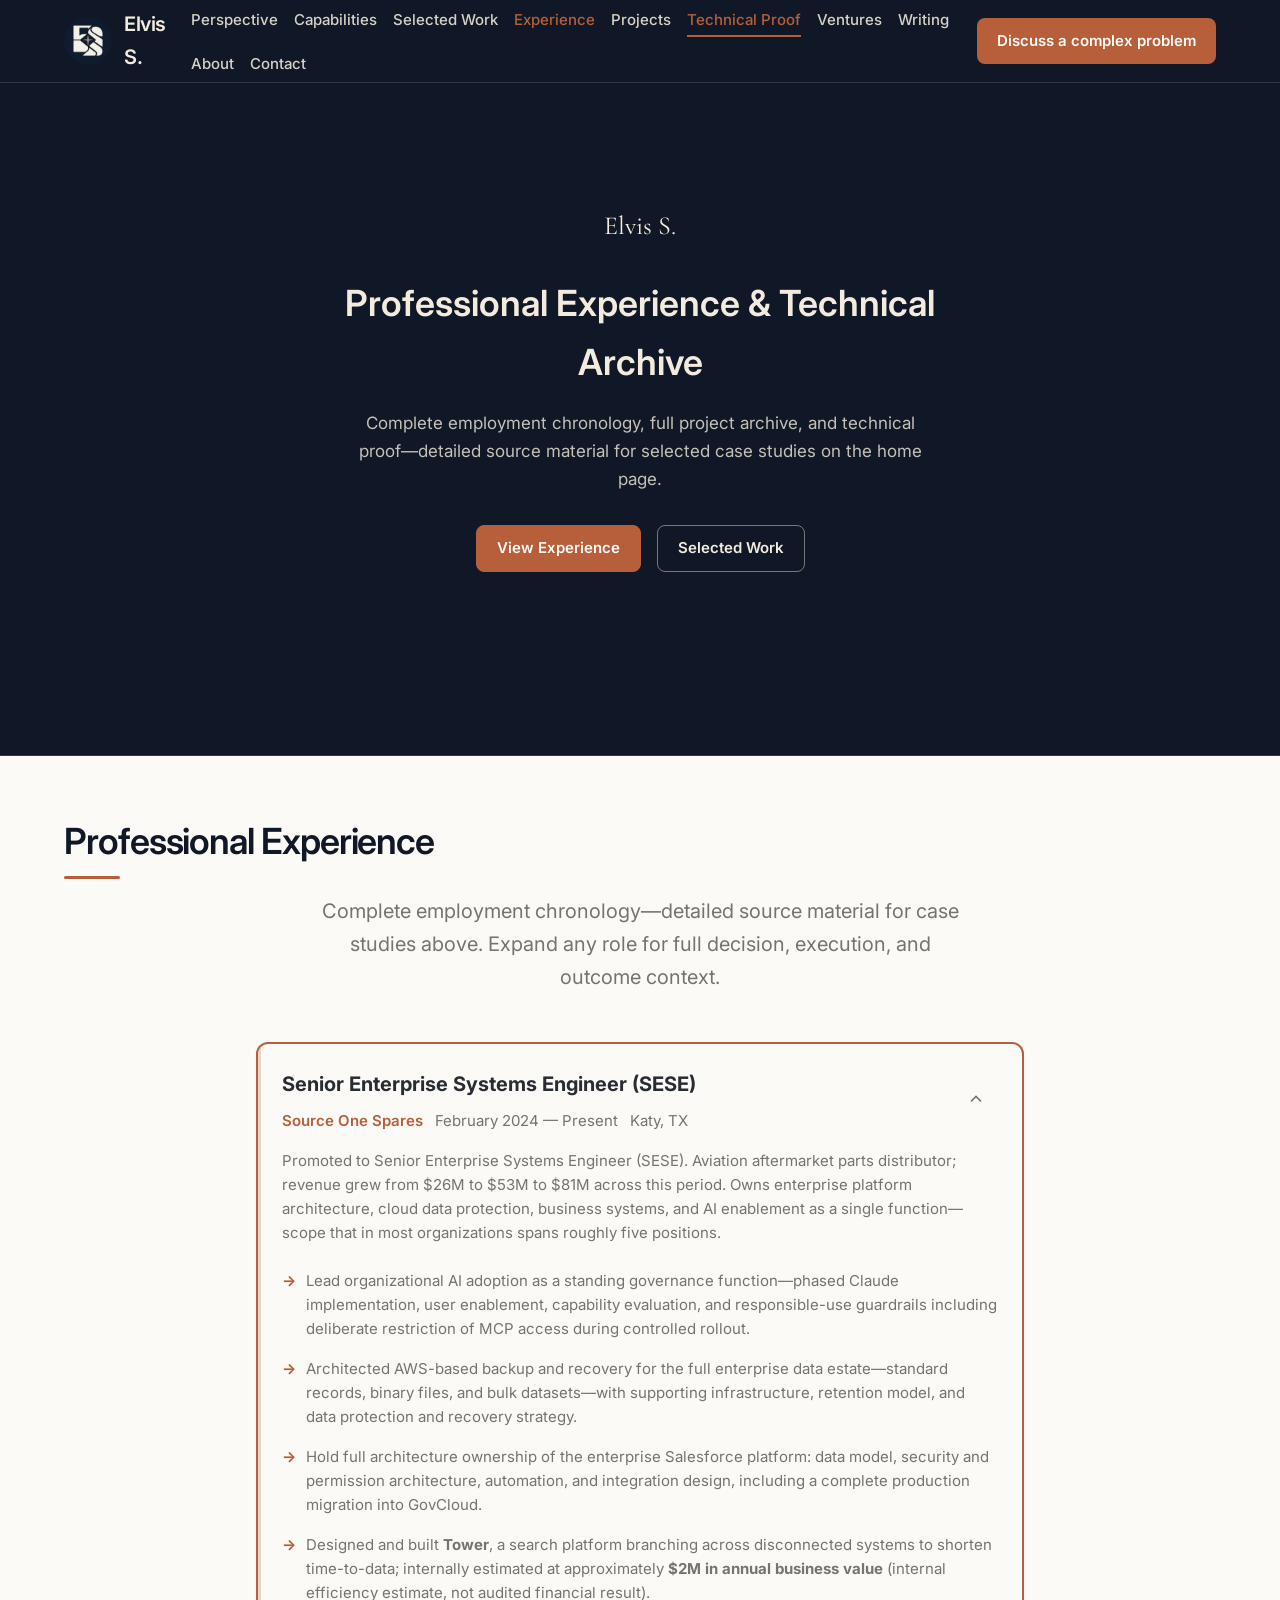
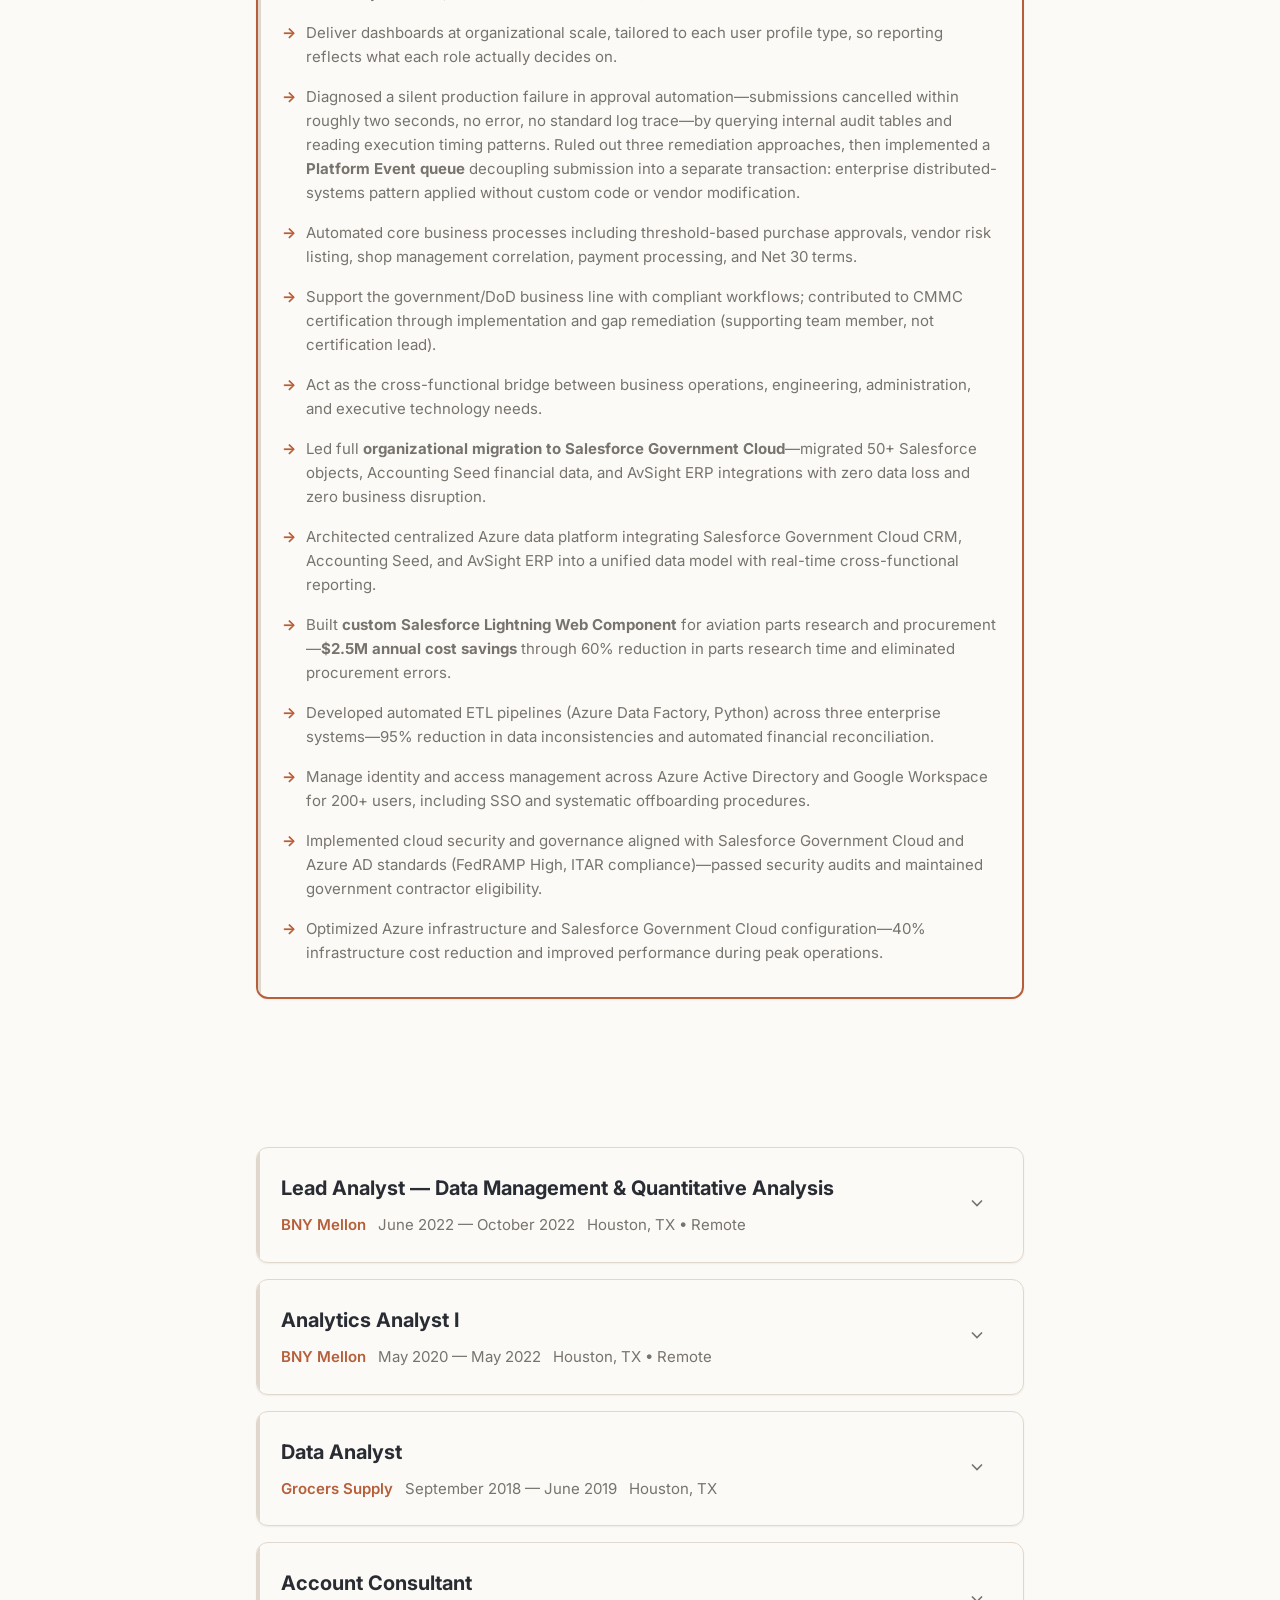
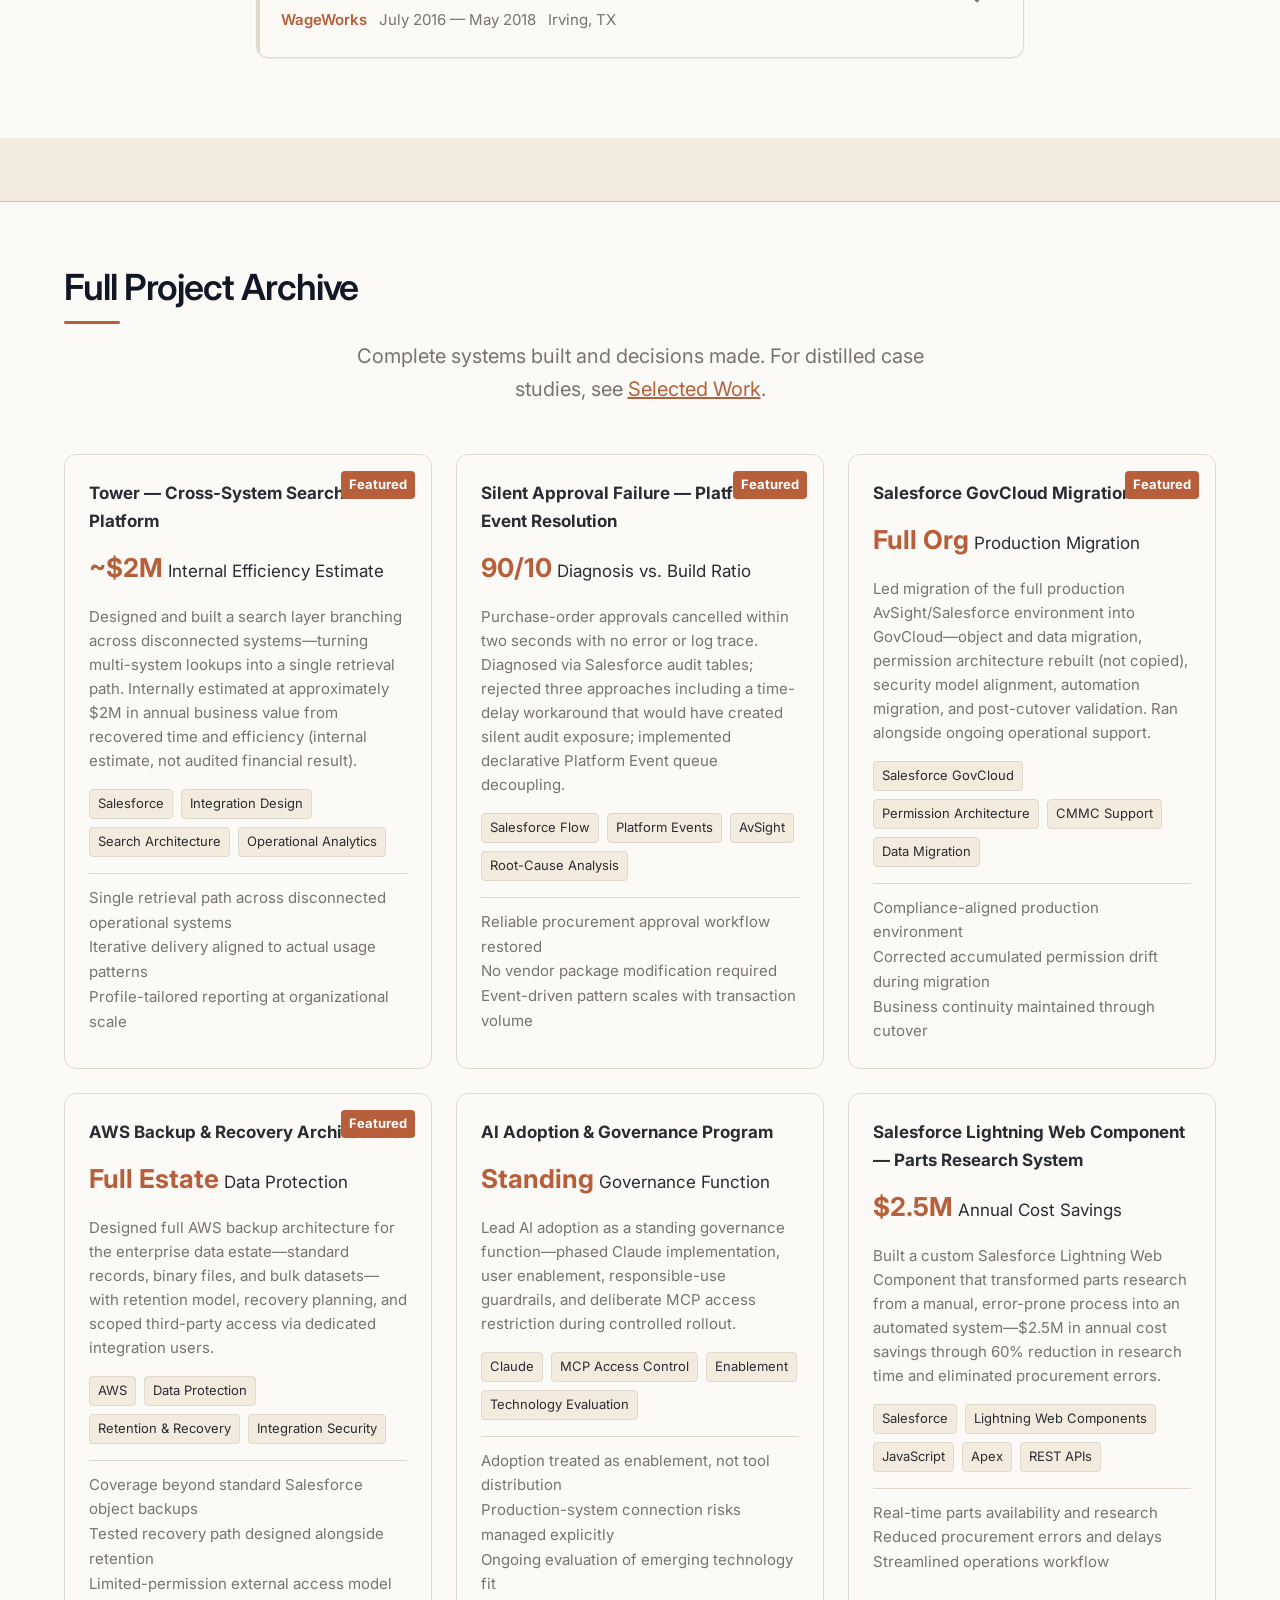
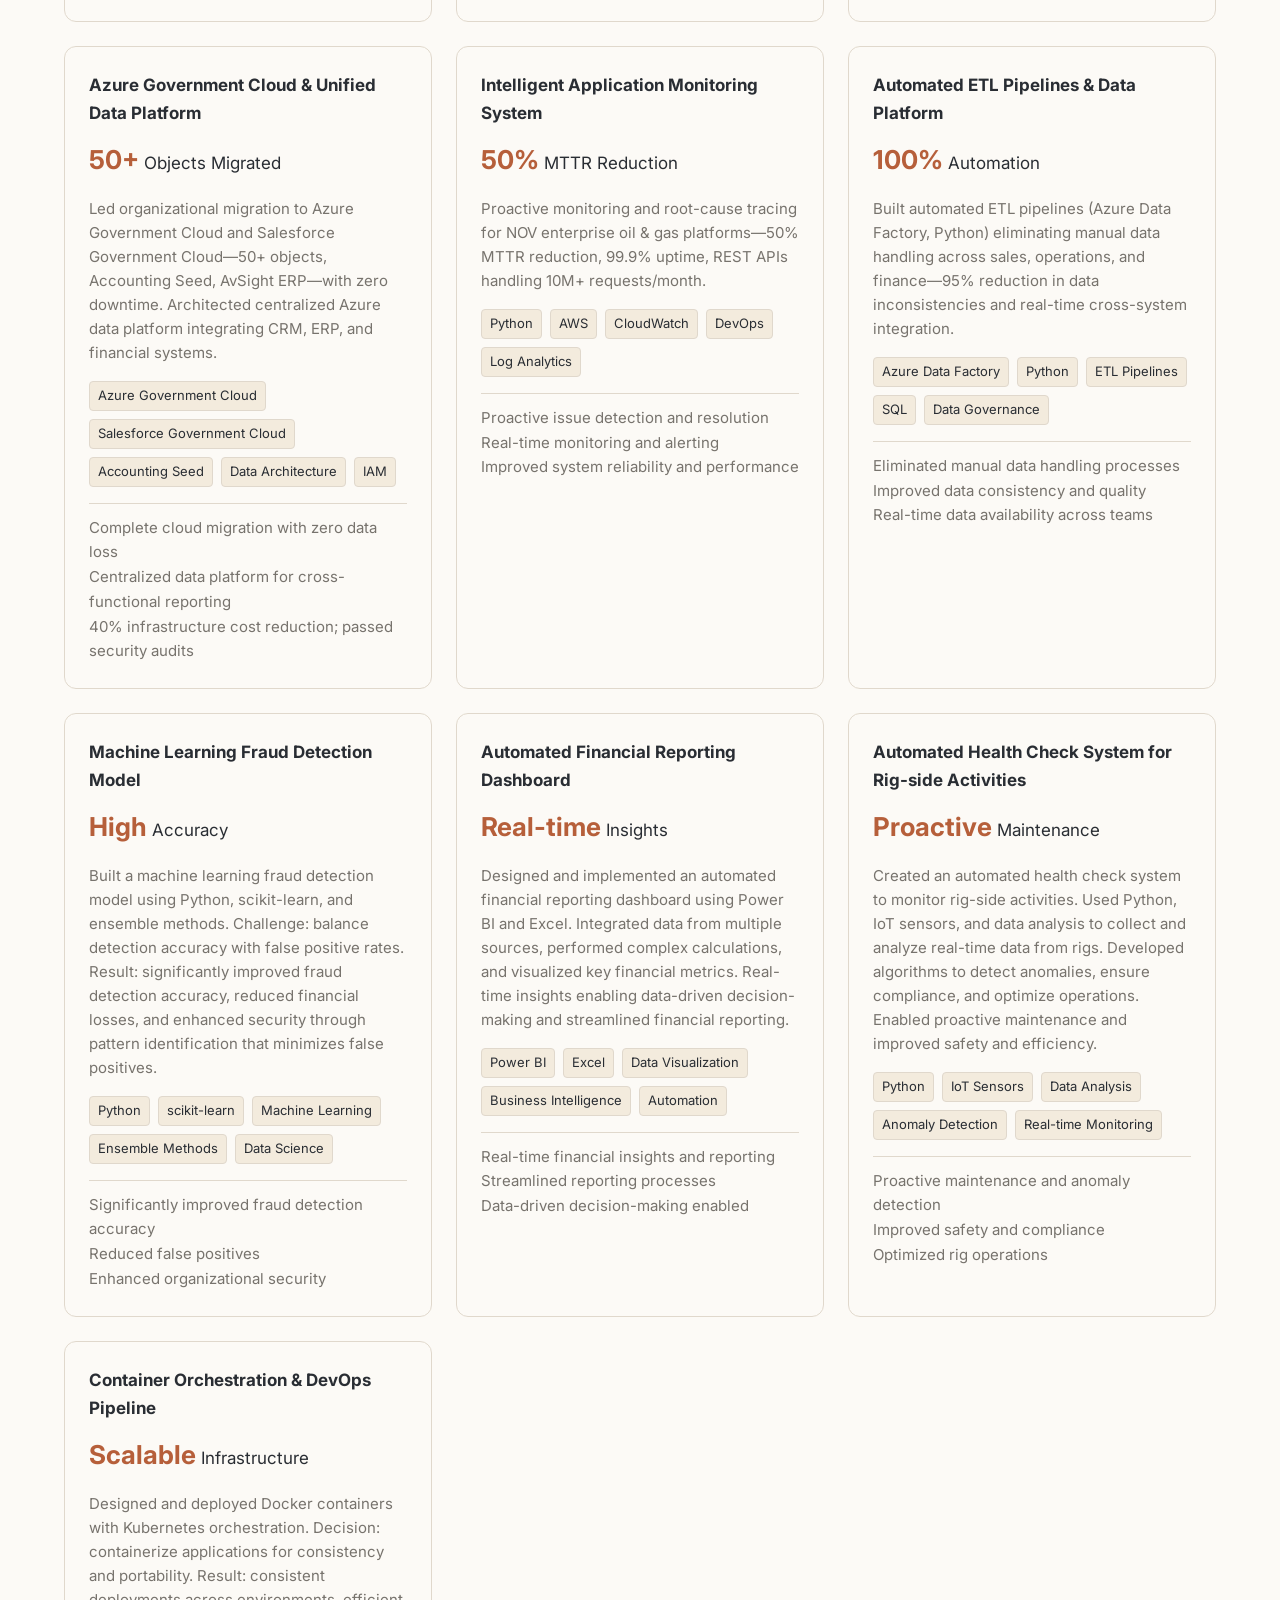
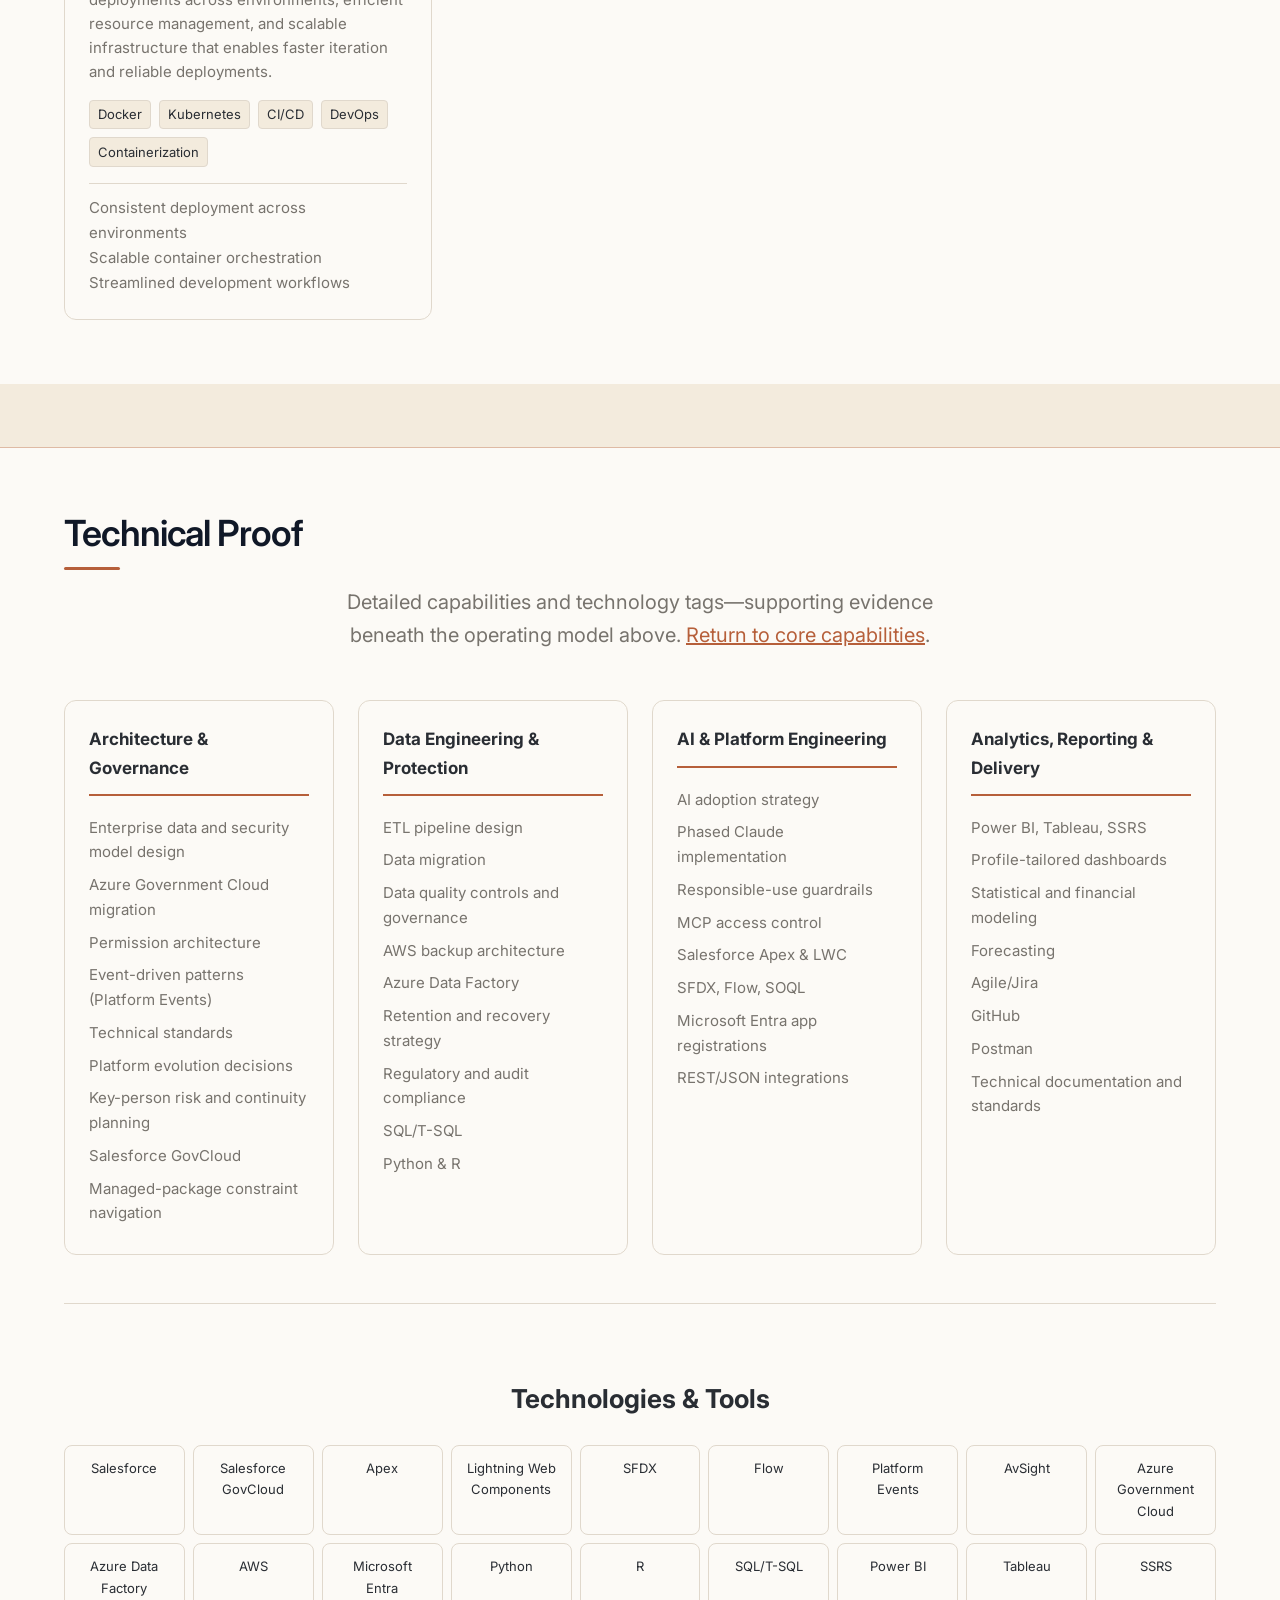
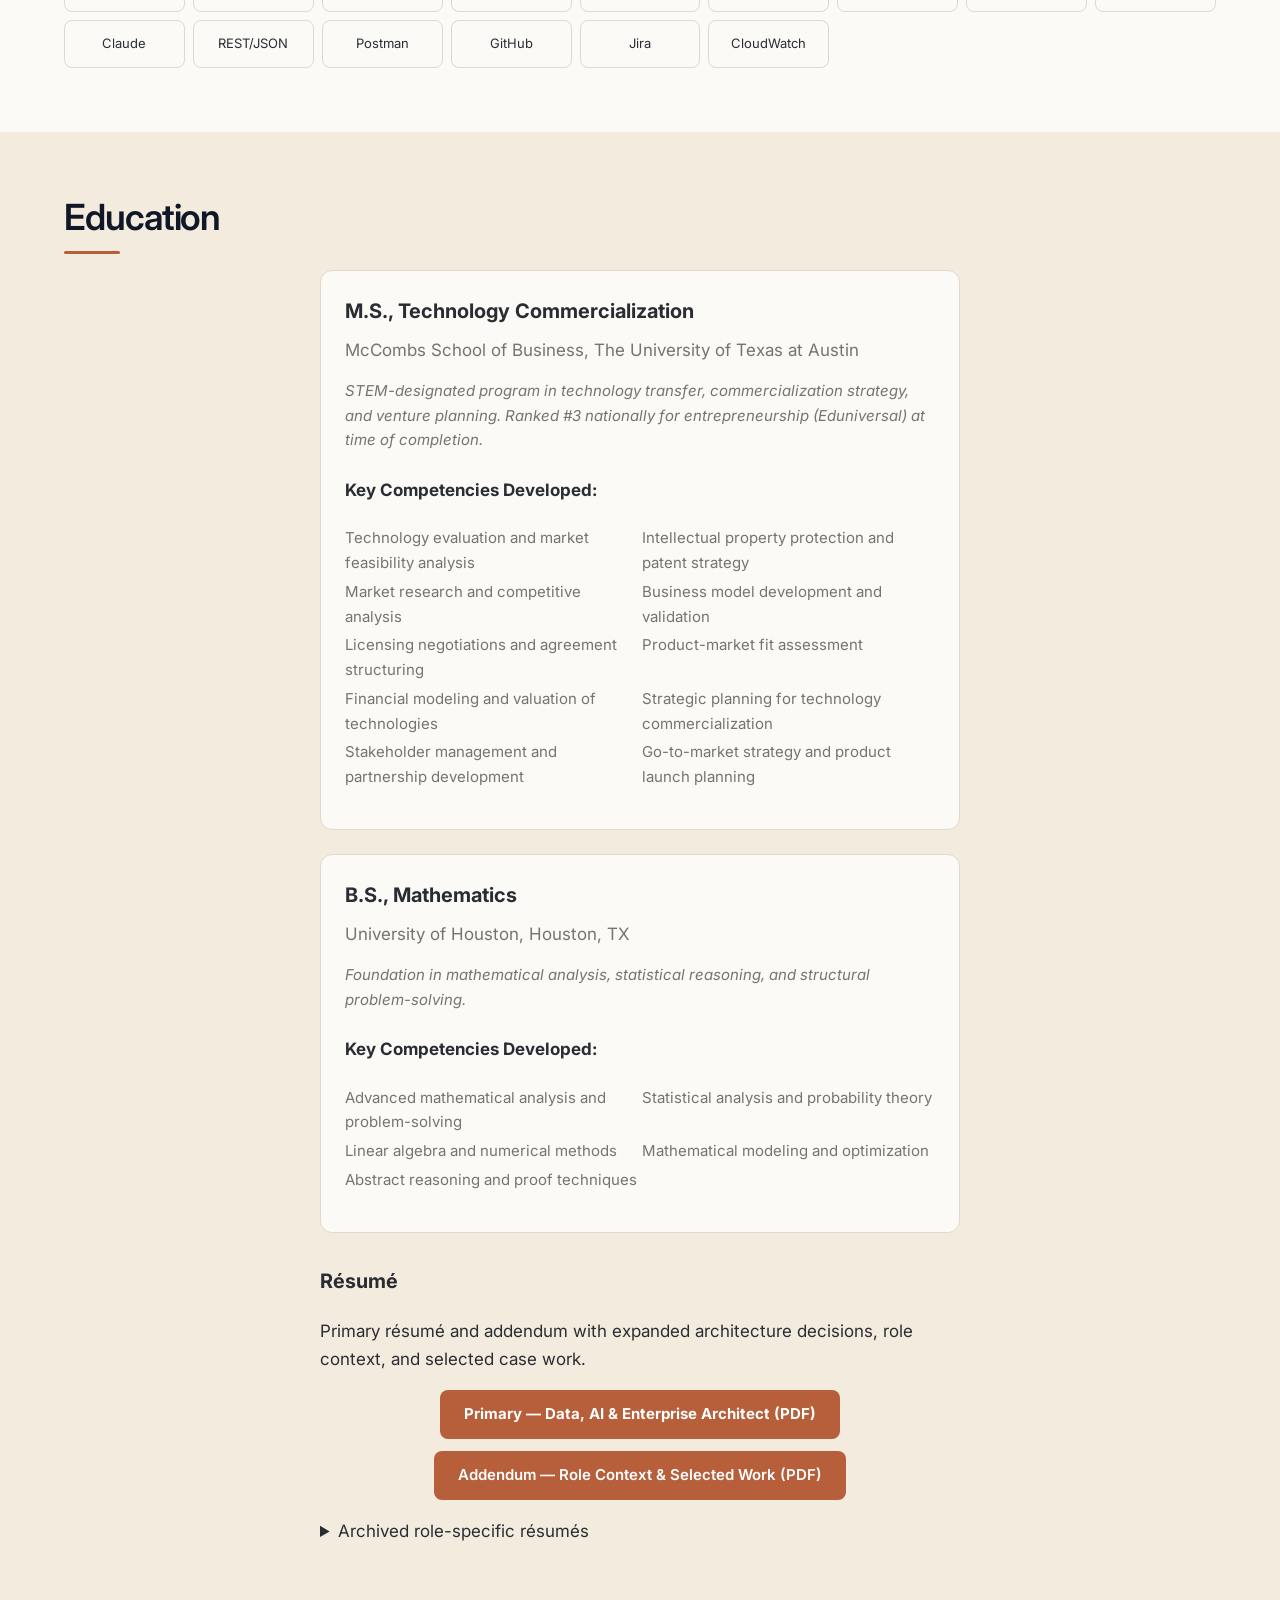
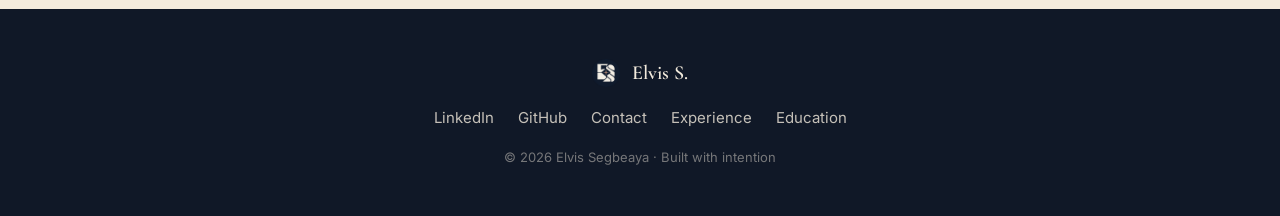
==== experience.html @ 21224fb4 "Rebrand site as Elvis S. authority platform with new design system and motion. Replace the CTO portf" ====
<!DOCTYPE html>
<html lang="en">
<head>
  <meta charset="UTF-8">
  <meta name="viewport" content="width=device-width, initial-scale=1.0">
  <meta name="description" content="Elvis S. — Professional experience, project archive, and technical proof. Complete employment chronology across aviation, energy, financial services, and enterprise technology.">
  <meta name="author" content="Elvis Segbeaya">
  <link rel="canonical" href="https://elviscarter.github.io/Elvis_ProfessionalPage/experience.html">
  <title>Professional Experience | Elvis S.</title>

  <!-- Open Graph -->
  <meta property="og:type" content="website">
  <meta property="og:url" content="https://elviscarter.github.io/Elvis_ProfessionalPage/experience.html">
  <meta property="og:title" content="Professional Experience | Elvis S.">
  <meta property="og:description" content="Complete employment chronology, project archive, and technical proof for Elvis S.">
  <meta property="og:image" content="https://elviscarter.github.io/Elvis_ProfessionalPage/asset/Images/brand/logo-lockup-stacked.png">

  <!-- X / Twitter -->
  <meta name="twitter:card" content="summary_large_image">
  <meta name="twitter:title" content="Professional Experience | Elvis S.">
  <meta name="twitter:description" content="Complete employment chronology, project archive, and technical proof for Elvis S.">
  <meta name="twitter:image" content="https://elviscarter.github.io/Elvis_ProfessionalPage/asset/Images/brand/logo-lockup-stacked.png">

  <link rel="icon" href="asset/Images/brand/logo-icon-app.png" type="image/png">
  <link rel="apple-touch-icon" href="asset/Images/brand/logo-icon-app.png">
  <link rel="preconnect" href="https://fonts.googleapis.com">
  <link rel="preconnect" href="https://fonts.gstatic.com" crossorigin>
  <link href="https://fonts.googleapis.com/css2?family=Cormorant+Garamond:ital,wght@0,400;0,600;1,400&family=Inter:wght@300;400;500;600;700&display=swap" rel="stylesheet">
  <link href="css/styles.css" rel="stylesheet">
  <noscript>
    <style>
      .section-reveal, .reveal-stagger > *, .reveal-stagger > *.is-visible, .hero-enter { opacity: 1 !important; transform: none !important; }
      .job-card.featured-job .job-content { max-height: none !important; opacity: 1 !important; }
      .scroll-progress { display: none; }
    </style>
  </noscript>

  <script type="application/ld+json">
  {
    "@context": "https://schema.org",
    "@graph": [
      {
        "@type": "Person",
        "name": "Elvis Segbeaya",
        "alternateName": "Elvis S.",
        "jobTitle": ["Architect of Human-Centered Systems", "Senior Enterprise Systems Engineer", "Principal Architect — Data, AI & Enterprise Platforms"],
        "url": "https://elviscarter.github.io/Elvis_ProfessionalPage/",
        "sameAs": [
          "https://www.linkedin.com/in/uniquely-elvis/",
          "https://github.com/ElvisCarter"
        ],
        "knowsAbout": ["Enterprise Data Architecture", "Salesforce Platform Architecture", "AI Governance", "Cloud Data Protection", "Technology Commercialization"]
      },
      {
        "@type": "ProfilePage",
        "name": "Elvis S. — Professional Experience",
        "url": "https://elviscarter.github.io/Elvis_ProfessionalPage/experience.html",
        "mainEntity": { "@id": "https://elviscarter.github.io/Elvis_ProfessionalPage/#person" }
      }
    ]
  }
  </script>
</head>
<body>
  <div class="scroll-progress" aria-hidden="true"><span class="scroll-progress-bar"></span></div>
  <a class="skip-link" href="#main-content">Skip to content</a>

  <header class="main-header">
    <div class="header-container">
      <a href="index.html" class="site-brand brand-lockup-horizontal" aria-label="Elvis S. home">
        <img src="asset/Images/brand/logo-icon-circle.png" alt="" class="brand-mark-img" width="48" height="48" decoding="async">
        <span class="site-title">Elvis S.</span>
      </a>
      <button class="nav-toggle" type="button" aria-expanded="false" aria-controls="site-nav" aria-label="Open menu">
        <svg width="24" height="24" viewBox="0 0 24 24" fill="none" stroke="currentColor" stroke-width="2" aria-hidden="true">
          <path d="M4 6h16M4 12h16M4 18h16"/>
        </svg>
      </button>
      <nav class="main-nav" id="site-nav" aria-label="Main navigation">
        <ul class="nav-list">
          <li><a href="index.html#perspective" class="nav-link">Perspective</a></li>
          <li><a href="index.html#capabilities" class="nav-link">Capabilities</a></li>
          <li><a href="index.html#selected-work" class="nav-link">Selected Work</a></li>
          <li><a href="experience.html#experience" class="nav-link" aria-current="page">Experience</a></li>
          <li><a href="experience.html#projects" class="nav-link">Projects</a></li>
          <li><a href="experience.html#skills" class="nav-link">Technical Proof</a></li>
          <li><a href="index.html#ventures" class="nav-link">Ventures</a></li>
          <li><a href="index.html#writing" class="nav-link">Writing</a></li>
          <li><a href="index.html#about" class="nav-link">About</a></li>
          <li><a href="index.html#contact" class="nav-link">Contact</a></li>
        </ul>
        <a href="index.html#contact" class="nav-cta">Discuss a complex problem</a>
      </nav>
    </div>
  </header>

  <main id="main-content">

  <section class="hero-section section-reveal" id="hero">
    <div class="section-container reveal-stagger">
      <p class="hero-name">Elvis S.</p>
      <h1 class="hero-headline">Professional Experience &amp; Technical Archive</h1>
      <p class="hero-positioning">Complete employment chronology, full project archive, and technical proof—detailed source material for selected case studies on the home page.</p>
      <div class="hero-actions">
        <a href="#experience" class="btn btn-primary">View Experience</a>
        <a href="index.html#selected-work" class="btn btn-secondary">Selected Work</a>
      </div>
    </div>
  </section>

  <div class="section-bridge section-bridge--navy-ivory" aria-hidden="true"></div>

  <section id="experience" class="section content-section section-reveal">
    <div class="section-container">
      <h2 class="section-title">Professional Experience</h2>
      <p class="section-intro">Complete employment chronology—detailed source material for case studies above. Expand any role for full decision, execution, and outcome context.</p>
      <div class="experience-timeline reveal-stagger">
        <article class="job-card featured-job" id="job-source-one-spares">
          <div class="job-header">
            <div class="job-header-content">
              <h3 class="job-title">Senior Enterprise Systems Engineer (SESE)</h3>
              <div class="job-meta">
                <span class="job-company">Source One Spares</span>
                <span class="job-period">February 2024 — Present</span>
                <span class="job-location">Katy, TX</span>
              </div>
            </div>
            <button class="job-toggle" aria-label="Expand job details" aria-expanded="false">
              <svg class="job-toggle-icon" width="20" height="20" viewBox="0 0 24 24" fill="none" stroke="currentColor" stroke-width="2">
                <path d="M6 9l6 6 6-6"/>
              </svg>
            </button>
          </div>
          <div class="job-content">
            <p class="job-summary">Promoted to Senior Enterprise Systems Engineer (SESE). Aviation aftermarket parts distributor; revenue grew from $26M to $53M to $81M across this period. Owns enterprise platform architecture, cloud data protection, business systems, and AI enablement as a single function—scope that in most organizations spans roughly five positions.</p>
            <ul class="job-achievements">
            <li>Lead organizational AI adoption as a standing governance function—phased Claude implementation, user enablement, capability evaluation, and responsible-use guardrails including deliberate restriction of MCP access during controlled rollout.</li>
            <li>Architected AWS-based backup and recovery for the full enterprise data estate—standard records, binary files, and bulk datasets—with supporting infrastructure, retention model, and data protection and recovery strategy.</li>
            <li>Hold full architecture ownership of the enterprise Salesforce platform: data model, security and permission architecture, automation, and integration design, including a complete production migration into GovCloud.</li>
            <li>Designed and built <strong>Tower</strong>, a search platform branching across disconnected systems to shorten time-to-data; internally estimated at approximately <strong>$2M in annual business value</strong> (internal efficiency estimate, not audited financial result).</li>
            <li>Deliver dashboards at organizational scale, tailored to each user profile type, so reporting reflects what each role actually decides on.</li>
            <li>Diagnosed a silent production failure in approval automation—submissions cancelled within roughly two seconds, no error, no standard log trace—by querying internal audit tables and reading execution timing patterns. Ruled out three remediation approaches, then implemented a <strong>Platform Event queue</strong> decoupling submission into a separate transaction: enterprise distributed-systems pattern applied without custom code or vendor modification.</li>
            <li>Automated core business processes including threshold-based purchase approvals, vendor risk listing, shop management correlation, payment processing, and Net 30 terms.</li>
            <li>Support the government/DoD business line with compliant workflows; contributed to CMMC certification through implementation and gap remediation (supporting team member, not certification lead).</li>
            <li>Act as the cross-functional bridge between business operations, engineering, administration, and executive technology needs.</li>
            <li>Led full <strong>organizational migration to Salesforce Government Cloud</strong>—migrated 50+ Salesforce objects, Accounting Seed financial data, and AvSight ERP integrations with zero data loss and zero business disruption.</li>
            <li>Architected centralized Azure data platform integrating Salesforce Government Cloud CRM, Accounting Seed, and AvSight ERP into a unified data model with real-time cross-functional reporting.</li>
            <li>Built <strong>custom Salesforce Lightning Web Component</strong> for aviation parts research and procurement—<strong>$2.5M annual cost savings</strong> through 60% reduction in parts research time and eliminated procurement errors.</li>
            <li>Developed automated ETL pipelines (Azure Data Factory, Python) across three enterprise systems—95% reduction in data inconsistencies and automated financial reconciliation.</li>
            <li>Manage identity and access management across Azure Active Directory and Google Workspace for 200+ users, including SSO and systematic offboarding procedures.</li>
            <li>Implemented cloud security and governance aligned with Salesforce Government Cloud and Azure AD standards (FedRAMP High, ITAR compliance)—passed security audits and maintained government contractor eligibility.</li>
            <li>Optimized Azure infrastructure and Salesforce Government Cloud configuration—40% infrastructure cost reduction and improved performance during peak operations.</li>
            </ul>
          </div>
        </article>

        <article class="job-card" id="job-nov">
          <div class="job-header">
            <div class="job-header-content">
              <h3 class="job-title">Software Engineer — Application Support</h3>
              <div class="job-meta">
                <span class="job-company">NOV</span>
                <span class="job-period">February 2023 — February 2024</span>
                <span class="job-location">Houston, TX • Remote</span>
              </div>
            </div>
            <button class="job-toggle" aria-label="Expand job details" aria-expanded="false">
              <svg class="job-toggle-icon" width="20" height="20" viewBox="0 0 24 24" fill="none" stroke="currentColor" stroke-width="2">
                <path d="M6 9l6 6 6-6"/>
              </svg>
            </button>
          </div>
          <div class="job-content">
            <ul class="job-achievements">
            <li>Provided 24/7 application support for NOV's enterprise oilfield equipment and drilling technology platforms serving global oil &amp; gas operations. Used Python, SQL, and AWS (EC2, RDS, S3, Lambda) to diagnose issues and ensure 99.9% uptime for mission-critical drilling software.</li>
            <li>Led troubleshooting and root-cause analysis for enterprise applications serving oil and gas operations, using Python, SQL, AWS, and DevOps tooling.</li>
            <li>Performed root cause analysis using AWS CloudWatch, log analytics, and APM tools—reduced mean time to resolution (MTTR) by 50% and improved system reliability.</li>
            <li>Instrumented and analyzed application logs in AWS CloudWatch to isolate recurring failure patterns and improve platform stability.</li>
            <li>Developed and enhanced REST APIs and backend services (Python, Java)—APIs handling 10M+ requests/month with improved response times.</li>
            <li>Drove feature development and API integration work (REST, JSON, Postman) alongside cross-functional Agile teams tracked in Jira.</li>
            <li>Authored installation guides, user manuals, release notes, and runbooks; reviewed and standardized documentation produced by junior engineers.</li>
            </ul>
          </div>
        </article>

        <article class="job-card" id="job-bny-mellon-lead-analyst">
          <div class="job-header">
            <div class="job-header-content">
              <h3 class="job-title">Lead Analyst — Data Management & Quantitative Analysis</h3>
              <div class="job-meta">
                <span class="job-company">BNY Mellon</span>
                <span class="job-period">June 2022 — October 2022</span>
                <span class="job-location">Houston, TX • Remote</span>
              </div>
            </div>
            <button class="job-toggle" aria-label="Expand job details" aria-expanded="false">
              <svg class="job-toggle-icon" width="20" height="20" viewBox="0 0 24 24" fill="none" stroke="currentColor" stroke-width="2">
                <path d="M6 9l6 6 6-6"/>
              </svg>
            </button>
          </div>
          <div class="job-content">
            <ul class="job-achievements">
            <li>Led quantitative data model operations for BNY Mellon's CDO/CLO portfolios managing <strong>$50B+ in assets under administration</strong>, meeting regulatory requirements and maintaining client trust.</li>
            <li>Led a team of 9–12 analysts building and maintaining CDO/CLO deal models, reports, and user tools derived from legal documentation and client specifications.</li>
            <li>Built ETL pipelines extracting from disparate sources into warehouse targets, and implemented data quality controls, governance policies, and security measures for regulatory compliance.</li>
            <li>Reviewed, modified, and tested changes to complex financial models; analyzed moderately complex structures and amendments; supported audit examination and response.</li>
            <li>Collaborated with international cross-functional teams across IT, operations, risk, and compliance to align analytics initiatives.</li>
            <li>Introduced a structured training pipeline and peer-review system that raised delivery consistency across a fully remote team.</li>
            <li>Partnered with legal, risk, and client service teams to translate complex deal documentation into validated financial models and cash flow projections.</li>
            </ul>
          </div>
        </article>

        <article class="job-card" id="job-bny-mellon-analytics-analyst">
          <div class="job-header">
            <div class="job-header-content">
              <h3 class="job-title">Analytics Analyst I</h3>
              <div class="job-meta">
                <span class="job-company">BNY Mellon</span>
                <span class="job-period">May 2020 — May 2022</span>
                <span class="job-location">Houston, TX • Remote</span>
              </div>
            </div>
            <button class="job-toggle" aria-label="Expand job details" aria-expanded="false">
              <svg class="job-toggle-icon" width="20" height="20" viewBox="0 0 24 24" fill="none" stroke="currentColor" stroke-width="2">
                <path d="M6 9l6 6 6-6"/>
              </svg>
            </button>
          </div>
          <div class="job-content">
            <ul class="job-achievements">
            <li>Developed statistical, financial, and econometric models analyzing asset performance, securities data, derivative pricing, and risk exposure for <strong>$30B+ in structured credit portfolios</strong>.</li>
            <li>Ran production models, identified exceptions, and implemented corrective action; interpreted findings and authored standard reporting.</li>
            <li>Managed data pipelines processing loan-level data from multiple sources; performed model validation, exception handling, and data quality checks.</li>
            <li>Served as designated product-launch tester, validating use-case scenarios from end-user and internal-staff perspectives prior to production deployment.</li>
            </ul>
          </div>
        </article>

        <article class="job-card" id="job-grocers-supply">
          <div class="job-header">
            <div class="job-header-content">
              <h3 class="job-title">Data Analyst</h3>
              <div class="job-meta">
                <span class="job-company">Grocers Supply</span>
                <span class="job-period">September 2018 — June 2019</span>
                <span class="job-location">Houston, TX</span>
              </div>
            </div>
            <button class="job-toggle" aria-label="Expand job details" aria-expanded="false">
              <svg class="job-toggle-icon" width="20" height="20" viewBox="0 0 24 24" fill="none" stroke="currentColor" stroke-width="2">
                <path d="M6 9l6 6 6-6"/>
              </svg>
            </button>
          </div>
          <div class="job-content">
            <ul class="job-achievements">
            <li>Executed a data migration of 40,000+ product records and restructured in-store layout and design patterns.</li>
            <li>Automated a manual consolidation process with VBA/macros and built SSRS, Tableau, and Power BI reporting for pricing and demand forecasting.</li>
            <li>Marketing and pricing analysis credited with a ~20% increase in company revenue.</li>
            </ul>
          </div>
        </article>

        <article class="job-card" id="job-wageworks">
          <div class="job-header">
            <div class="job-header-content">
              <h3 class="job-title">Account Consultant</h3>
              <div class="job-meta">
                <span class="job-company">WageWorks</span>
                <span class="job-period">July 2016 — May 2018</span>
                <span class="job-location">Irving, TX</span>
              </div>
            </div>
            <button class="job-toggle" aria-label="Expand job details" aria-expanded="false">
              <svg class="job-toggle-icon" width="20" height="20" viewBox="0 0 24 24" fill="none" stroke="currentColor" stroke-width="2">
                <path d="M6 9l6 6 6-6"/>
              </svg>
            </button>
          </div>
          <div class="job-content">
            <ul class="job-achievements">
            <li>Primary point of contact for assigned benefits-program clients; ran performance reviews, training, and feedback cycles.</li>
            <li>Coordinated with operations, sales, and product to resolve issues across assigned accounts.</li>
            </ul>
          </div>
        </article>
      </div>
    </div>
  </section>

  <div class="section-bridge section-bridge--ivory-white" aria-hidden="true"></div>

  <section id="projects" class="section content-section projects-section section-reveal">
    <div class="section-container">
      <div class="projects-header">
        <h2 class="section-title">Full Project Archive</h2>
        <p class="section-subtitle">Complete systems built and decisions made. For distilled case studies, see <a href="index.html#selected-work">Selected Work</a>.</p>
      </div>
      <div class="projects-grid reveal-stagger">
        <article class="project-card featured-project">
          <div class="project-badge">Featured</div>
          <div class="project-header">
            <h3 class="project-title">Tower — Cross-System Search Platform</h3>
            <div class="project-impact">
              <span class="impact-metric">~$2M</span>
              <span class="impact-label">Internal Efficiency Estimate</span>
            </div>
          </div>
          <p class="project-description">Designed and built a search layer branching across disconnected systems—turning multi-system lookups into a single retrieval path. Internally estimated at approximately $2M in annual business value from recovered time and efficiency (internal estimate, not audited financial result).</p>
          <div class="project-tech">
            <span class="tech-badge">Salesforce</span>
            <span class="tech-badge">Integration Design</span>
            <span class="tech-badge">Search Architecture</span>
            <span class="tech-badge">Operational Analytics</span>
          </div>
          <ul class="project-outcomes">
            <li>Single retrieval path across disconnected operational systems</li>
            <li>Iterative delivery aligned to actual usage patterns</li>
            <li>Profile-tailored reporting at organizational scale</li>
          </ul>
        </article>

        <article class="project-card featured-project">
          <div class="project-badge">Featured</div>
          <div class="project-header">
            <h3 class="project-title">Silent Approval Failure — Platform Event Resolution</h3>
            <div class="project-impact">
              <span class="impact-metric">90/10</span>
              <span class="impact-label">Diagnosis vs. Build Ratio</span>
            </div>
          </div>
          <p class="project-description">Purchase-order approvals cancelled within two seconds with no error or log trace. Diagnosed via Salesforce audit tables; rejected three approaches including a time-delay workaround that would have created silent audit exposure; implemented declarative Platform Event queue decoupling.</p>
          <div class="project-tech">
            <span class="tech-badge">Salesforce Flow</span>
            <span class="tech-badge">Platform Events</span>
            <span class="tech-badge">AvSight</span>
            <span class="tech-badge">Root-Cause Analysis</span>
          </div>
          <ul class="project-outcomes">
            <li>Reliable procurement approval workflow restored</li>
            <li>No vendor package modification required</li>
            <li>Event-driven pattern scales with transaction volume</li>
          </ul>
        </article>

        <article class="project-card featured-project">
          <div class="project-badge">Featured</div>
          <div class="project-header">
            <h3 class="project-title">Salesforce GovCloud Migration</h3>
            <div class="project-impact">
              <span class="impact-metric">Full Org</span>
              <span class="impact-label">Production Migration</span>
            </div>
          </div>
          <p class="project-description">Led migration of the full production AvSight/Salesforce environment into GovCloud—object and data migration, permission architecture rebuilt (not copied), security model alignment, automation migration, and post-cutover validation. Ran alongside ongoing operational support.</p>
          <div class="project-tech">
            <span class="tech-badge">Salesforce GovCloud</span>
            <span class="tech-badge">Permission Architecture</span>
            <span class="tech-badge">CMMC Support</span>
            <span class="tech-badge">Data Migration</span>
          </div>
          <ul class="project-outcomes">
            <li>Compliance-aligned production environment</li>
            <li>Corrected accumulated permission drift during migration</li>
            <li>Business continuity maintained through cutover</li>
          </ul>
        </article>

        <article class="project-card featured-project">
          <div class="project-badge">Featured</div>
          <div class="project-header">
            <h3 class="project-title">AWS Backup &amp; Recovery Architecture</h3>
            <div class="project-impact">
              <span class="impact-metric">Full Estate</span>
              <span class="impact-label">Data Protection</span>
            </div>
          </div>
          <p class="project-description">Designed full AWS backup architecture for the enterprise data estate—standard records, binary files, and bulk datasets—with retention model, recovery planning, and scoped third-party access via dedicated integration users.</p>
          <div class="project-tech">
            <span class="tech-badge">AWS</span>
            <span class="tech-badge">Data Protection</span>
            <span class="tech-badge">Retention &amp; Recovery</span>
            <span class="tech-badge">Integration Security</span>
          </div>
          <ul class="project-outcomes">
            <li>Coverage beyond standard Salesforce object backups</li>
            <li>Tested recovery path designed alongside retention</li>
            <li>Limited-permission external access model</li>
          </ul>
        </article>

        <article class="project-card">
          <div class="project-header">
            <h3 class="project-title">AI Adoption &amp; Governance Program</h3>
            <div class="project-impact">
              <span class="impact-metric">Standing</span>
              <span class="impact-label">Governance Function</span>
            </div>
          </div>
          <p class="project-description">Lead AI adoption as a standing governance function—phased Claude implementation, user enablement, responsible-use guardrails, and deliberate MCP access restriction during controlled rollout.</p>
          <div class="project-tech">
            <span class="tech-badge">Claude</span>
            <span class="tech-badge">MCP Access Control</span>
            <span class="tech-badge">Enablement</span>
            <span class="tech-badge">Technology Evaluation</span>
          </div>
          <ul class="project-outcomes">
            <li>Adoption treated as enablement, not tool distribution</li>
            <li>Production-system connection risks managed explicitly</li>
            <li>Ongoing evaluation of emerging technology fit</li>
          </ul>
        </article>

        <article class="project-card">
          <div class="project-header">
            <h3 class="project-title">Salesforce Lightning Web Component — Parts Research System</h3>
            <div class="project-impact">
              <span class="impact-metric">$2.5M</span>
              <span class="impact-label">Annual Cost Savings</span>
            </div>
          </div>
          <p class="project-description">Built a custom Salesforce Lightning Web Component that transformed parts research from a manual, error-prone process into an automated system—$2.5M in annual cost savings through 60% reduction in research time and eliminated procurement errors.</p>
          <div class="project-tech">
            <span class="tech-badge">Salesforce</span>
            <span class="tech-badge">Lightning Web Components</span>
            <span class="tech-badge">JavaScript</span>
            <span class="tech-badge">Apex</span>
            <span class="tech-badge">REST APIs</span>
          </div>
          <ul class="project-outcomes">
            <li>Real-time parts availability and research</li>
            <li>Reduced procurement errors and delays</li>
            <li>Streamlined operations workflow</li>
          </ul>
        </article>

        <article class="project-card">
          <div class="project-header">
            <h3 class="project-title">Azure Government Cloud &amp; Unified Data Platform</h3>
            <div class="project-impact">
              <span class="impact-metric">50+</span>
              <span class="impact-label">Objects Migrated</span>
            </div>
          </div>
          <p class="project-description">Led organizational migration to Azure Government Cloud and Salesforce Government Cloud—50+ objects, Accounting Seed, AvSight ERP—with zero downtime. Architected centralized Azure data platform integrating CRM, ERP, and financial systems.</p>
          <div class="project-tech">
            <span class="tech-badge">Azure Government Cloud</span>
            <span class="tech-badge">Salesforce Government Cloud</span>
            <span class="tech-badge">Accounting Seed</span>
            <span class="tech-badge">Data Architecture</span>
            <span class="tech-badge">IAM</span>
          </div>
          <ul class="project-outcomes">
            <li>Complete cloud migration with zero data loss</li>
            <li>Centralized data platform for cross-functional reporting</li>
            <li>40% infrastructure cost reduction; passed security audits</li>
          </ul>
        </article>

        <article class="project-card">
          <div class="project-header">
            <h3 class="project-title">Intelligent Application Monitoring System</h3>
            <div class="project-impact">
              <span class="impact-metric">50%</span>
              <span class="impact-label">MTTR Reduction</span>
            </div>
          </div>
          <p class="project-description">Proactive monitoring and root-cause tracing for NOV enterprise oil &amp; gas platforms—50% MTTR reduction, 99.9% uptime, REST APIs handling 10M+ requests/month.</p>
          <div class="project-tech">
            <span class="tech-badge">Python</span>
            <span class="tech-badge">AWS</span>
            <span class="tech-badge">CloudWatch</span>
            <span class="tech-badge">DevOps</span>
            <span class="tech-badge">Log Analytics</span>
          </div>
          <ul class="project-outcomes">
            <li>Proactive issue detection and resolution</li>
            <li>Real-time monitoring and alerting</li>
            <li>Improved system reliability and performance</li>
          </ul>
        </article>

        <article class="project-card">
          <div class="project-header">
            <h3 class="project-title">Automated ETL Pipelines & Data Platform</h3>
            <div class="project-impact">
              <span class="impact-metric">100%</span>
              <span class="impact-label">Automation</span>
            </div>
          </div>
          <p class="project-description">Built automated ETL pipelines (Azure Data Factory, Python) eliminating manual data handling across sales, operations, and finance—95% reduction in data inconsistencies and real-time cross-system integration.</p>
          <div class="project-tech">
            <span class="tech-badge">Azure Data Factory</span>
            <span class="tech-badge">Python</span>
            <span class="tech-badge">ETL Pipelines</span>
            <span class="tech-badge">SQL</span>
            <span class="tech-badge">Data Governance</span>
          </div>
          <ul class="project-outcomes">
            <li>Eliminated manual data handling processes</li>
            <li>Improved data consistency and quality</li>
            <li>Real-time data availability across teams</li>
          </ul>
        </article>

        <article class="project-card">
          <div class="project-header">
            <h3 class="project-title">Machine Learning Fraud Detection Model</h3>
            <div class="project-impact">
              <span class="impact-metric">High</span>
              <span class="impact-label">Accuracy</span>
            </div>
          </div>
          <p class="project-description">Built a machine learning fraud detection model using Python, scikit-learn, and ensemble methods. Challenge: balance detection accuracy with false positive rates. Result: significantly improved fraud detection accuracy, reduced financial losses, and enhanced security through pattern identification that minimizes false positives.</p>
          <div class="project-tech">
            <span class="tech-badge">Python</span>
            <span class="tech-badge">scikit-learn</span>
            <span class="tech-badge">Machine Learning</span>
            <span class="tech-badge">Ensemble Methods</span>
            <span class="tech-badge">Data Science</span>
          </div>
          <ul class="project-outcomes">
            <li>Significantly improved fraud detection accuracy</li>
            <li>Reduced false positives</li>
            <li>Enhanced organizational security</li>
          </ul>
        </article>

        <article class="project-card">
          <div class="project-header">
            <h3 class="project-title">Automated Financial Reporting Dashboard</h3>
            <div class="project-impact">
              <span class="impact-metric">Real-time</span>
              <span class="impact-label">Insights</span>
            </div>
          </div>
          <p class="project-description">Designed and implemented an automated financial reporting dashboard using Power BI and Excel. Integrated data from multiple sources, performed complex calculations, and visualized key financial metrics. Real-time insights enabling data-driven decision-making and streamlined financial reporting.</p>
          <div class="project-tech">
            <span class="tech-badge">Power BI</span>
            <span class="tech-badge">Excel</span>
            <span class="tech-badge">Data Visualization</span>
            <span class="tech-badge">Business Intelligence</span>
            <span class="tech-badge">Automation</span>
          </div>
          <ul class="project-outcomes">
            <li>Real-time financial insights and reporting</li>
            <li>Streamlined reporting processes</li>
            <li>Data-driven decision-making enabled</li>
          </ul>
        </article>

        <article class="project-card">
          <div class="project-header">
            <h3 class="project-title">Automated Health Check System for Rig-side Activities</h3>
            <div class="project-impact">
              <span class="impact-metric">Proactive</span>
              <span class="impact-label">Maintenance</span>
            </div>
          </div>
          <p class="project-description">Created an automated health check system to monitor rig-side activities. Used Python, IoT sensors, and data analysis to collect and analyze real-time data from rigs. Developed algorithms to detect anomalies, ensure compliance, and optimize operations. Enabled proactive maintenance and improved safety and efficiency.</p>
          <div class="project-tech">
            <span class="tech-badge">Python</span>
            <span class="tech-badge">IoT Sensors</span>
            <span class="tech-badge">Data Analysis</span>
            <span class="tech-badge">Anomaly Detection</span>
            <span class="tech-badge">Real-time Monitoring</span>
          </div>
          <ul class="project-outcomes">
            <li>Proactive maintenance and anomaly detection</li>
            <li>Improved safety and compliance</li>
            <li>Optimized rig operations</li>
          </ul>
        </article>

        <article class="project-card">
          <div class="project-header">
            <h3 class="project-title">Container Orchestration & DevOps Pipeline</h3>
            <div class="project-impact">
              <span class="impact-metric">Scalable</span>
              <span class="impact-label">Infrastructure</span>
            </div>
          </div>
          <p class="project-description">Designed and deployed Docker containers with Kubernetes orchestration. Decision: containerize applications for consistency and portability. Result: consistent deployments across environments, efficient resource management, and scalable infrastructure that enables faster iteration and reliable deployments.</p>
          <div class="project-tech">
            <span class="tech-badge">Docker</span>
            <span class="tech-badge">Kubernetes</span>
            <span class="tech-badge">CI/CD</span>
            <span class="tech-badge">DevOps</span>
            <span class="tech-badge">Containerization</span>
          </div>
          <ul class="project-outcomes">
            <li>Consistent deployment across environments</li>
            <li>Scalable container orchestration</li>
            <li>Streamlined development workflows</li>
          </ul>
        </article>
      </div>
    </div>
  </section>

  <div class="section-bridge section-bridge--white-ivory" aria-hidden="true"></div>

  <section id="skills" class="section content-section section-reveal">
    <div class="section-container">
      <h2 class="section-title">Technical Proof</h2>
      <p class="section-subtitle">Detailed capabilities and technology tags—supporting evidence beneath the operating model above. <a href="index.html#capabilities">Return to core capabilities</a>.</p>
      <div class="skills-grid reveal-stagger">
        <div class="skills-column">
          <h3>Architecture &amp; Governance</h3>
          <ul>
            <li>Enterprise data and security model design</li>
            <li>Azure Government Cloud migration</li>
            <li>Permission architecture</li>
            <li>Event-driven patterns (Platform Events)</li>
            <li>Technical standards</li>
            <li>Platform evolution decisions</li>
            <li>Key-person risk and continuity planning</li>
            <li>Salesforce GovCloud</li>
            <li>Managed-package constraint navigation</li>
          </ul>
        </div>
        <div class="skills-column">
          <h3>Data Engineering &amp; Protection</h3>
          <ul>
            <li>ETL pipeline design</li>
            <li>Data migration</li>
            <li>Data quality controls and governance</li>
            <li>AWS backup architecture</li>
            <li>Azure Data Factory</li>
            <li>Retention and recovery strategy</li>
            <li>Regulatory and audit compliance</li>
            <li>SQL/T-SQL</li>
            <li>Python &amp; R</li>
          </ul>
        </div>
        <div class="skills-column">
          <h3>AI &amp; Platform Engineering</h3>
          <ul>
            <li>AI adoption strategy</li>
            <li>Phased Claude implementation</li>
            <li>Responsible-use guardrails</li>
            <li>MCP access control</li>
            <li>Salesforce Apex &amp; LWC</li>
            <li>SFDX, Flow, SOQL</li>
            <li>Microsoft Entra app registrations</li>
            <li>REST/JSON integrations</li>
          </ul>
        </div>
        <div class="skills-column">
          <h3>Analytics, Reporting &amp; Delivery</h3>
          <ul>
            <li>Power BI, Tableau, SSRS</li>
            <li>Profile-tailored dashboards</li>
            <li>Statistical and financial modeling</li>
            <li>Forecasting</li>
            <li>Agile/Jira</li>
            <li>GitHub</li>
            <li>Postman</li>
            <li>Technical documentation and standards</li>
          </ul>
        </div>
      </div>

      <div class="technologies-section">
        <h3 class="technologies-title">Technologies &amp; Tools</h3>
        <ul class="technologies-list">
          <li>Salesforce</li>
          <li>Salesforce GovCloud</li>
          <li>Apex</li>
          <li>Lightning Web Components</li>
          <li>SFDX</li>
          <li>Flow</li>
          <li>Platform Events</li>
          <li>AvSight</li>
          <li>Azure Government Cloud</li>
          <li>Azure Data Factory</li>
          <li>AWS</li>
          <li>Microsoft Entra</li>
          <li>Python</li>
          <li>R</li>
          <li>SQL/T-SQL</li>
          <li>Power BI</li>
          <li>Tableau</li>
          <li>SSRS</li>
          <li>Claude</li>
          <li>REST/JSON</li>
          <li>Postman</li>
          <li>GitHub</li>
          <li>Jira</li>
          <li>CloudWatch</li>
        </ul>
      </div>
    </div>
  </section>

  <section id="education" class="section content-section section-reveal">
    <div class="section-container">
      <h2 class="section-title">Education</h2>
      <div class="education-content">
        <div class="education-item">
          <h3 class="degree-title">M.S., Technology Commercialization</h3>
          <p class="degree-institution">McCombs School of Business, The University of Texas at Austin</p>
          <p class="degree-note">STEM-designated program in technology transfer, commercialization strategy, and venture planning. Ranked #3 nationally for entrepreneurship (Eduniversal) at time of completion.</p>
          <div class="degree-skills">
            <h4 class="skills-heading">Key Competencies Developed:</h4>
            <ul class="degree-skills-list">
              <li>Technology evaluation and market feasibility analysis</li>
              <li>Intellectual property protection and patent strategy</li>
              <li>Market research and competitive analysis</li>
              <li>Business model development and validation</li>
              <li>Licensing negotiations and agreement structuring</li>
              <li>Product-market fit assessment</li>
              <li>Financial modeling and valuation of technologies</li>
              <li>Strategic planning for technology commercialization</li>
              <li>Stakeholder management and partnership development</li>
              <li>Go-to-market strategy and product launch planning</li>
            </ul>
          </div>
        </div>
        <div class="education-item">
          <h3 class="degree-title">B.S., Mathematics</h3>
          <p class="degree-institution">University of Houston, Houston, TX</p>
          <p class="degree-note">Foundation in mathematical analysis, statistical reasoning, and structural problem-solving.</p>
          <div class="degree-skills">
            <h4 class="skills-heading">Key Competencies Developed:</h4>
            <ul class="degree-skills-list">
              <li>Advanced mathematical analysis and problem-solving</li>
              <li>Statistical analysis and probability theory</li>
              <li>Linear algebra and numerical methods</li>
              <li>Mathematical modeling and optimization</li>
              <li>Abstract reasoning and proof techniques</li>
            </ul>
          </div>
        </div>

        <div class="resume-section">
          <h3 class="resume-title">Résumé</h3>
          <p class="resume-intro">Primary résumé and addendum with expanded architecture decisions, role context, and selected case work.</p>
          <ul class="resume-list">
            <li><a href="asset/Resumes/Elvis_Segbeaya_Resume_Data_AI_Enterprise_Architect_3.0.pdf" class="resume-link resume-primary" target="_blank" rel="noopener noreferrer">Primary — Data, AI &amp; Enterprise Architect (PDF)</a></li>
            <li><a href="asset/Resumes/Elvis_Segbeaya_Resume_Addendum.pdf" class="resume-link" target="_blank" rel="noopener noreferrer">Addendum — Role Context &amp; Selected Work (PDF)</a></li>
          </ul>
          <details class="resume-selector resume-archive" id="resume-archive-exp">
            <summary>Archived role-specific résumés</summary>
            <div class="resume-archive-panel" data-resume-archive>
              <div class="resume-archive-locked" data-resume-archive-locked>
                <p class="resume-archive-intro">Older role-specific résumés are password-protected. Enter the password to view download links.</p>
                <div class="resume-archive-form">
                  <label for="resume-archive-password-exp">Password</label>
                  <input type="password" id="resume-archive-password-exp" data-resume-archive-input autocomplete="current-password">
                  <button type="button" class="btn btn-secondary btn-sm resume-link" data-resume-archive-unlock>Unlock downloads</button>
                </div>
                <p class="resume-archive-status" data-resume-archive-status role="status" aria-live="polite" hidden></p>
              </div>
              <div class="resume-archive-unlocked" data-resume-archive-unlocked hidden>
                <ul class="resume-list resume-list-secondary">
                  <li><a href="asset/Resumes/archive/Elvis_Segbeaya_Principal_Solutions_Architect_Resume_v2.docx" class="resume-link" target="_blank" rel="noopener noreferrer">Principal Solutions Architect (DOCX)</a></li>
                  <li><a href="asset/Resumes/archive/ELVIS_SEGBEAYA_3.3.23.pdf" class="resume-link" target="_blank" rel="noopener noreferrer">Software Engineering (PDF, Mar 2023)</a></li>
                  <li><a href="asset/Resumes/archive/Elvis_Data_Analyst_Resume_22.pdf" class="resume-link" target="_blank" rel="noopener noreferrer">Data Analyst (PDF, 2022)</a></li>
                </ul>
                <p class="resume-archive-note"><em>Files are encrypted—use the same password when opening downloads.</em></p>
              </div>
            </div>
          </details>
        </div>
      </div>
    </div>
  </section>

  </main>

  <footer class="main-footer">
    <div class="footer-container">
      <div class="footer-brand">
        <img src="asset/Images/brand/logo-icon-circle.png" alt="" class="brand-mark-img footer-mark" width="28" height="28" decoding="async">
        <span class="footer-name">Elvis S.</span>
      </div>
      <nav class="footer-nav" aria-label="Footer navigation">
        <a href="https://www.linkedin.com/in/uniquely-elvis/" target="_blank" rel="noopener noreferrer">LinkedIn</a>
        <a href="https://github.com/ElvisCarter" target="_blank" rel="noopener noreferrer">GitHub</a>
        <a href="index.html#contact">Contact</a>
        <a href="experience.html#experience">Experience</a>
        <a href="experience.html#education">Education</a>
      </nav>
      <p class="footer-meta">&copy; <span id="copyright-year"></span> Elvis Segbeaya · Built with intention</p>
    </div>
  </footer>

  <script src="js/site.js" defer></script>
</body>
</html>
---- css/styles.css ----
/* Elvis S. — Design System v2
   Architect of Human-Centered Systems */

:root {
  /* Brand palette */
  --color-midnight-ink: #101827;
  --color-graphite: #292D33;
  --color-parchment: #F3EBDD;
  --color-burnished-copper: #B65F3A;
  --color-stone: #77736D;
  --color-soft-white: #FCFAF6;

  /* Semantic aliases (used across components) */
  --color-midnight-navy: var(--color-midnight-ink);
  --color-warm-ivory: var(--color-parchment);
  --color-white: var(--color-soft-white);
  --color-slate: var(--color-stone);
  --color-copper: var(--color-burnished-copper);
  --color-signal-teal: var(--color-burnished-copper);
  --color-teal-hover: #994B2E;
  --color-accent-light: #D4845A;

  --color-border: #E0D8CC;
  --color-border-dark: rgba(243, 235, 221, 0.15);
  --color-border-ink: rgba(16, 24, 39, 0.22);
  --color-border-ink-strong: var(--color-midnight-ink);

  --font-ui: 'Inter', system-ui, sans-serif;
  --font-editorial: 'Cormorant Garamond', Georgia, serif;

  --space-1: 0.25rem;
  --space-2: 0.5rem;
  --space-3: 0.75rem;
  --space-4: 1rem;
  --space-5: 1.5rem;
  --space-6: 2rem;
  --space-7: 3rem;
  --space-8: 4rem;
  --space-9: 6rem;

  --text-xs: clamp(0.75rem, 0.7rem + 0.2vw, 0.8125rem);
  --text-sm: clamp(0.875rem, 0.84rem + 0.15vw, 0.9375rem);
  --text-base: clamp(1rem, 0.96rem + 0.2vw, 1.0625rem);
  --text-lg: clamp(1.125rem, 1.05rem + 0.35vw, 1.25rem);
  --text-xl: clamp(1.35rem, 1.2rem + 0.6vw, 1.625rem);
  --text-2xl: clamp(1.75rem, 1.5rem + 1vw, 2.25rem);
  --text-3xl: clamp(2.25rem, 1.9rem + 1.5vw, 3rem);

  --radius-sm: 4px;
  --radius-md: 8px;
  --radius-lg: 12px;
  --shadow-sm: 0 1px 2px rgba(16, 24, 39, 0.06);
  --shadow-md: 0 4px 16px rgba(16, 24, 39, 0.08);
  --header-h: 4rem;
  --transition: 180ms ease;
  --max-width: 72rem;
  --max-narrow: 42rem;

  /* Motion tokens */
  --motion-fast: 160ms;
  --motion-normal: 280ms;
  --motion-slow: 600ms;
  --motion-hero: 720ms;
  --ease-standard: cubic-bezier(0.2, 0.8, 0.2, 1);
  --ease-emerge: cubic-bezier(0.16, 1, 0.3, 1);
  --shift-sm: 12px;
  --shift-md: 18px;
  --shift-lg: 24px;
}

*, *::before, *::after { box-sizing: border-box; }
html { scroll-behavior: smooth; }
@media (prefers-reduced-motion: reduce) { html { scroll-behavior: auto; } }

body {
  margin: 0;
  font-family: var(--font-ui);
  font-size: var(--text-base);
  font-weight: 400;
  line-height: 1.65;
  color: var(--color-graphite);
  background: var(--color-warm-ivory);
  -webkit-font-smoothing: antialiased;
}

body.nav-open { overflow: hidden; }

img { max-width: 100%; height: auto; display: block; }
a { color: var(--color-signal-teal); }
a:hover { color: var(--color-teal-hover); }

.container { width: min(100% - 2rem, var(--max-width)); margin-inline: auto; }
.container-narrow { width: min(100% - 2rem, var(--max-narrow)); margin-inline: auto; }

.skip-link {
  position: absolute; top: -100px; left: var(--space-4);
  background: var(--color-signal-teal); color: var(--color-white);
  padding: var(--space-3) var(--space-4); z-index: 9999; border-radius: var(--radius-md);
}
.skip-link:focus { top: var(--space-4); }

/* ── Header ── */
.site-header,
.main-header {
  position: sticky; top: 0; z-index: 100;
  background: var(--color-midnight-navy);
  border-bottom: 1px solid var(--color-border-dark);
}

.header-inner,
.header-container {
  display: flex; align-items: center; justify-content: space-between;
  gap: var(--space-4); min-height: var(--header-h);
  width: min(100% - 2rem, var(--max-width)); margin-inline: auto;
}

.brand-lockup,
.site-brand {
  display: flex; align-items: center; gap: var(--space-3);
  text-decoration: none; color: var(--color-warm-ivory);
}

.brand-name,
.site-title { font-weight: 600; font-size: var(--text-lg); letter-spacing: -0.02em; }

.brand-mark-img {
  flex-shrink: 0;
  object-fit: contain;
}

.brand-lockup-horizontal {
  gap: var(--space-3);
  padding: var(--space-2) 0;
}

.brand-lockup-horizontal .brand-mark-img {
  width: 48px;
  height: 48px;
}

.hero-brand-mark {
  width: min(200px, 45vw);
  height: auto;
  opacity: 0.18;
  filter: brightness(1.2);
}

/* ── Motion: Hero pathways & entrance ── */
.hero-pathways {
  position: absolute;
  inset: 0;
  width: min(300px, 92%);
  height: auto;
  margin: auto;
  pointer-events: none;
  z-index: 0;
}

.pathway-line {
  stroke: var(--color-burnished-copper);
  stroke-width: 1;
  fill: none;
  stroke-dasharray: 1;
  stroke-dashoffset: 1;
  opacity: 0.45;
}

.pathway-hub,
.pathway-node {
  fill: var(--color-burnished-copper);
  opacity: 0;
}

.pathway-node { opacity: 0; }

.hero.hero-ready .pathway-line {
  stroke-dashoffset: 0;
  transition: stroke-dashoffset var(--motion-slow) var(--ease-emerge);
}
.hero.hero-ready .pathway-line:nth-of-type(2) { transition-delay: 80ms; }
.hero.hero-ready .pathway-line:nth-of-type(3) { transition-delay: 140ms; }
.hero.hero-ready .pathway-line:nth-of-type(4) { transition-delay: 200ms; }
.hero.hero-ready .pathway-line:nth-of-type(5) { transition-delay: 260ms; }
.hero.hero-ready .pathway-line:nth-of-type(6) { transition-delay: 320ms; }
.hero.hero-ready .pathway-line:nth-of-type(7) { transition-delay: 380ms; }
.hero.hero-ready .pathway-line:nth-of-type(8) { transition-delay: 440ms; }

.hero.hero-ready .pathway-hub {
  opacity: 0.85;
  transition: opacity var(--motion-normal) var(--ease-emerge) 480ms;
}
.hero.hero-ready .pathway-node {
  opacity: 0.65;
  transition: opacity var(--motion-normal) var(--ease-emerge);
}
.hero.hero-ready .pathway-node:nth-of-type(9) { transition-delay: 520ms; }
.hero.hero-ready .pathway-node:nth-of-type(10) { transition-delay: 560ms; }
.hero.hero-ready .pathway-node:nth-of-type(11) { transition-delay: 600ms; }
.hero.hero-ready .pathway-node:nth-of-type(12) { transition-delay: 640ms; }
.hero.hero-ready .pathway-node:nth-of-type(13) { transition-delay: 680ms; }
.hero.hero-ready .pathway-node:nth-of-type(14) { transition-delay: 720ms; }
.hero.hero-ready .pathway-node:nth-of-type(15) { transition-delay: 760ms; }

.hero-enter {
  opacity: 0;
  transform: translateY(var(--shift-md));
}
.hero.hero-ready .hero-enter {
  opacity: 1;
  transform: none;
  transition: opacity var(--motion-slow) var(--ease-emerge), transform var(--motion-slow) var(--ease-emerge);
  transition-delay: calc(var(--enter-order, 0) * 90ms + 200ms);
}
.hero-enter[data-enter="1"] { --enter-order: 1; }
.hero-enter[data-enter="2"] { --enter-order: 2; }
.hero-enter[data-enter="3"] { --enter-order: 3; }
.hero-enter[data-enter="4"] { --enter-order: 4; }
.hero-enter[data-enter="5"] { --enter-order: 5; }
.hero-enter[data-enter="6"] { --enter-order: 6; }
.hero-enter[data-enter="7"] { --enter-order: 7; }

.reduce-motion .hero-enter,
.reduce-motion .hero-pathways .pathway-line,
.reduce-motion .hero-pathways .pathway-hub,
.reduce-motion .hero-pathways .pathway-node {
  opacity: 1;
  transform: none;
  stroke-dashoffset: 0;
  transition: none;
}

.perspective-model {
  display: grid;
  grid-template-columns: minmax(280px, 1fr) 1.15fr;
  gap: var(--space-7);
  align-items: center;
}

.perspective-mark-wrap {
  position: relative;
  display: flex;
  align-items: center;
  justify-content: center;
  align-self: center;
  width: min(480px, 100%);
  max-width: 100%;
  aspect-ratio: 1;
  margin-inline: auto;
}

.perspective-diagram {
  width: 100%;
  height: auto;
}

.perspective-brand-mark {
  position: absolute;
  inset: 0;
  margin: auto;
  width: 76%;
  height: auto;
  object-fit: contain;
  z-index: 1;
  pointer-events: none;
  opacity: 0;
  transform: scale(0.96);
  transition: opacity var(--motion-slow) var(--ease-emerge), transform var(--motion-slow) var(--ease-emerge);
}
.reveal-stagger.is-visible .perspective-brand-mark {
  opacity: 1;
  transform: none;
  transition-delay: 320ms;
}
.reduce-motion .perspective-brand-mark {
  opacity: 1;
  transform: none;
  transition: none;
}

.diagram-node { fill: var(--color-midnight-navy); opacity: 0; }
.diagram-line {
  stroke: var(--color-burnished-copper);
  stroke-width: 1.25;
  fill: none;
  stroke-dasharray: 1;
  stroke-dashoffset: 1;
  opacity: 0.5;
}

.reveal-stagger.is-visible .diagram-line {
  stroke-dashoffset: 0;
  transition: stroke-dashoffset var(--motion-slow) var(--ease-emerge);
}
.reveal-stagger.is-visible .diagram-line:nth-of-type(1) { transition-delay: 60ms; }
.reveal-stagger.is-visible .diagram-line:nth-of-type(2) { transition-delay: 120ms; }
.reveal-stagger.is-visible .diagram-line:nth-of-type(3) { transition-delay: 180ms; }
.reveal-stagger.is-visible .diagram-line:nth-of-type(4) { transition-delay: 240ms; }
.reveal-stagger.is-visible .diagram-line:nth-of-type(5) { transition-delay: 300ms; }
.reveal-stagger.is-visible .diagram-line:nth-of-type(6) { transition-delay: 360ms; }

.reveal-stagger.is-visible .diagram-node {
  opacity: 1;
  transition: opacity var(--motion-normal) var(--ease-emerge);
}
.reveal-stagger.is-visible .diagram-node:nth-of-type(7) { transition-delay: 400ms; }
.reveal-stagger.is-visible .diagram-node:nth-of-type(8) { transition-delay: 440ms; }
.reveal-stagger.is-visible .diagram-node:nth-of-type(9) { transition-delay: 480ms; }
.reveal-stagger.is-visible .diagram-node:nth-of-type(10) { transition-delay: 520ms; }
.reveal-stagger.is-visible .diagram-node:nth-of-type(11) { transition-delay: 560ms; }
.reveal-stagger.is-visible .diagram-node:nth-of-type(12) { transition-delay: 600ms; }

.reduce-motion .diagram-line,
.reduce-motion .diagram-node {
  stroke-dashoffset: 0;
  opacity: 1;
  transition: none;
}

.about-bio {
  font-size: var(--text-lg);
  line-height: 1.65;
  color: var(--color-graphite);
  margin-bottom: var(--space-5);
}

.footer-mark {
  width: 28px;
  height: 28px;
}

.nav-toggle {
  display: none; background: none; border: none; cursor: pointer;
  color: var(--color-warm-ivory); padding: var(--space-3);
  min-width: 44px; min-height: 44px;
}

.nav-toggle-bar {
  display: block; width: 22px; height: 2px; background: currentColor;
  margin: 5px 0; transition: var(--transition);
}

.site-nav,
.main-nav {
  display: flex; align-items: center; gap: var(--space-5);
}

.nav-list {
  display: flex; flex-wrap: wrap; gap: var(--space-4);
  list-style: none; margin: 0; padding: 0;
}

.nav-list a,
.nav-link {
  color: rgba(243, 235, 221, 0.88); text-decoration: none;
  font-size: var(--text-sm); font-weight: 500;
  padding: var(--space-2) 0;
  position: relative;
}
.nav-list a::after,
.nav-link::after {
  content: '';
  position: absolute;
  left: 0;
  bottom: 0;
  width: 0;
  height: 2px;
  background: var(--color-signal-teal);
  transition: width var(--motion-normal) var(--ease-standard);
}
.nav-list a:hover::after,
.nav-link:hover::after { width: 100%; }
.nav-list a.is-active::after,
.nav-link.is-active::after { width: 100%; }
.nav-list a.is-active,
.nav-link.is-active { color: var(--color-signal-teal); }
.nav-list a:hover, .nav-link:hover { color: var(--color-white); }
.nav-list a[aria-current="page"] { color: var(--color-signal-teal); }

.nav-cta {
  display: inline-flex; align-items: center; justify-content: center;
  padding: 0.65rem 1.25rem; border-radius: var(--radius-md);
  font-weight: 600; font-size: var(--text-sm); text-decoration: none;
  background: var(--color-signal-teal); color: var(--color-white);
  min-height: 44px; white-space: nowrap; transition: var(--transition);
}
.nav-cta:hover { background: var(--color-teal-hover); color: var(--color-white); }

.btn {
  display: inline-flex; align-items: center; justify-content: center;
  gap: var(--space-2); padding: 0.65rem 1.25rem;
  border-radius: var(--radius-md); font-weight: 600; font-size: var(--text-sm);
  text-decoration: none; border: 1px solid transparent; cursor: pointer;
  transition: var(--transition); min-height: 44px;
}

.btn-primary {
  background: var(--color-burnished-copper);
  color: var(--color-soft-white);
  border-color: var(--color-burnished-copper);
}
.btn-primary:hover {
  background: var(--color-teal-hover);
  border-color: var(--color-teal-hover);
  color: var(--color-soft-white);
}

.btn-secondary {
  background: transparent;
  color: var(--color-midnight-ink);
  border: 1px solid var(--color-midnight-ink);
}
.btn-secondary:hover {
  background: var(--color-midnight-ink);
  border-color: var(--color-midnight-ink);
  color: var(--color-parchment);
}

.hero .btn-secondary,
.hero-section .btn-secondary,
.section-dark .btn-secondary {
  color: var(--color-parchment);
  border-color: rgba(243, 235, 221, 0.45);
}
.hero .btn-secondary:hover,
.hero-section .btn-secondary:hover,
.section-dark .btn-secondary:hover {
  background: transparent;
  border-color: var(--color-parchment);
  color: var(--color-soft-white);
}

.btn-ghost {
  background: transparent;
  color: var(--color-midnight-ink);
  border: 1px solid var(--color-border-ink);
  padding: 0.5rem 1rem;
}
.btn-ghost:hover {
  border-color: var(--color-burnished-copper);
  color: var(--color-burnished-copper);
}

.btn-nav { white-space: nowrap; }

@media (max-width: 1023px) {
  .nav-toggle { display: flex; flex-direction: column; align-items: center; justify-content: center; }
  .site-nav,
  .main-nav {
    position: fixed; inset: var(--header-h) 0 0 0;
    background: var(--color-midnight-navy);
    flex-direction: column; align-items: stretch;
    padding: var(--space-6); gap: var(--space-5);
    transform: translateX(100%); transition: transform 280ms ease;
    overflow-y: auto;
  }
  .site-nav.is-open,
  .main-nav.is-open { transform: translateX(0); }
  .nav-list { flex-direction: column; gap: var(--space-2); }
  .nav-list a { display: block; padding: var(--space-3) 0; font-size: var(--text-base); }
  .btn-nav { width: 100%; }
}

/* ── Sections ── */
.section { padding: var(--space-9) 0; }
.section-light,
.section-ivory { background: var(--color-parchment); }
.section-dark { background: var(--color-midnight-ink); color: var(--color-parchment); }

.section-header { margin-bottom: var(--space-7); max-width: 40rem; }

.section-header-light .section-title,
.section-header-light .section-lead { color: var(--color-parchment); }

.section-title {
  font-size: var(--text-2xl); font-weight: 600; letter-spacing: -0.03em;
  color: var(--color-midnight-ink); margin: 0 0 var(--space-4);
  line-height: 1.2;
}

.section-lead { color: var(--color-graphite); margin: 0; font-size: var(--text-lg); max-width: 38rem; }
.section-note { margin-top: var(--space-6); font-size: var(--text-sm); color: var(--color-stone); }

/* Copper key phrases in editorial body copy */
.hero-north-star,
.accent-copper {
  font-size: var(--text-xl);
  color: var(--color-burnished-copper);
  margin: 0 0 var(--space-3);
}
.accent-copper { font-size: inherit; margin: 0; }

.editorial { font-family: var(--font-editorial); font-style: italic; }

.section-reveal {
  opacity: 0;
  transform: translateY(var(--shift-md));
  transition: opacity var(--motion-slow) var(--ease-emerge), transform var(--motion-slow) var(--ease-emerge);
}
.section-reveal.is-visible { opacity: 1; transform: none; }
.reduce-motion .section-reveal { opacity: 1; transform: none; transition: none; }

/* Section bridges — visual flow between background shifts */
.section-bridge {
  height: clamp(2.5rem, 6vw, 4rem);
  position: relative;
  overflow: hidden;
  pointer-events: none;
}
.section-bridge::after {
  content: '';
  position: absolute;
  inset: auto 0 0;
  height: 1px;
  background: var(--color-burnished-copper);
  opacity: 0.35;
  transform: scaleX(0);
  transform-origin: center;
  transition: transform var(--motion-hero) var(--ease-emerge) 0.15s;
}
.section-bridge.is-visible::after { transform: scaleX(1); }
.section-bridge--navy-graphite { background: var(--color-midnight-ink); }
.section-bridge--navy-ivory { background: var(--color-midnight-ink); }
.section-bridge--graphite-ivory { background: var(--color-graphite); }
.section-bridge--ivory-white { background: var(--color-parchment); }
.section-bridge--white-ivory { background: var(--color-parchment); }
.section-bridge--ivory-navy { background: var(--color-parchment); }

/* Staggered child reveals */
.reveal-stagger > * {
  opacity: 0;
  transform: translateY(var(--shift-sm));
  transition: opacity var(--motion-normal) var(--ease-emerge), transform var(--motion-normal) var(--ease-emerge);
}
.reveal-stagger.is-visible > *,
.reveal-stagger > *.is-visible {
  opacity: 1;
  transform: none;
}
.reveal-stagger.is-visible > *:nth-child(1) { transition-delay: 50ms; }
.reveal-stagger.is-visible > *:nth-child(2) { transition-delay: 100ms; }
.reveal-stagger.is-visible > *:nth-child(3) { transition-delay: 150ms; }
.reveal-stagger.is-visible > *:nth-child(4) { transition-delay: 200ms; }
.reveal-stagger.is-visible > *:nth-child(5) { transition-delay: 250ms; }
.reveal-stagger.is-visible > *:nth-child(6) { transition-delay: 300ms; }
.reveal-stagger.is-visible > *:nth-child(7) { transition-delay: 350ms; }
.reveal-stagger.is-visible > *:nth-child(8) { transition-delay: 400ms; }
.reveal-stagger.is-visible > *:nth-child(9) { transition-delay: 450ms; }
.reveal-stagger.is-visible > *:nth-child(10) { transition-delay: 500ms; }
.reveal-stagger.is-visible > *:nth-child(11) { transition-delay: 550ms; }
.reveal-stagger.is-visible > *:nth-child(12) { transition-delay: 600ms; }
.reduce-motion .reveal-stagger > * { opacity: 1; transform: none; transition: none; }
.reduce-motion .reveal-stagger .perspective-principles .principle-card { opacity: 1; transform: none; transition: none; }

/* Legacy fade-in-up (original portfolio card entrance) */
@keyframes fadeInUp {
  from { opacity: 0; transform: translateY(15px); }
  to { opacity: 1; transform: translateY(0); }
}
.reveal-stagger.is-visible > .case-study,
.reveal-stagger.is-visible > .capability-card,
.reveal-stagger.is-visible > .venture-card,
.reveal-stagger.is-visible > .idea-card,
.reveal-stagger.is-visible > .writing-card,
.reveal-stagger.is-visible > .timeline-entry,
.reveal-stagger.is-visible > .job-card,
.reveal-stagger.is-visible > .project-card,
.reveal-stagger.is-visible > .skills-column,
.reveal-stagger > .case-study.is-visible,
.reveal-stagger > .capability-card.is-visible,
.reveal-stagger > .venture-card.is-visible,
.reveal-stagger > .idea-card.is-visible,
.reveal-stagger > .writing-card.is-visible,
.reveal-stagger > .timeline-entry.is-visible,
.reveal-stagger > .job-card.is-visible,
.reveal-stagger > .project-card.is-visible,
.reveal-stagger > .skills-column.is-visible {
  animation: fadeInUp 0.7s cubic-bezier(0.4, 0, 0.2, 1) both;
  transition: none;
}
.reveal-stagger.is-visible > .case-study:nth-child(1),
.reveal-stagger.is-visible > .capability-card:nth-child(1),
.reveal-stagger.is-visible > .venture-card:nth-child(1),
.reveal-stagger.is-visible > .idea-card:nth-child(1),
.reveal-stagger.is-visible > .writing-card:nth-child(1),
.reveal-stagger.is-visible > .timeline-entry:nth-child(1),
.reveal-stagger.is-visible > .job-card:nth-child(1),
.reveal-stagger.is-visible > .project-card:nth-child(1),
.reveal-stagger.is-visible > .skills-column:nth-child(1) { animation-delay: 0.15s; }
.reveal-stagger.is-visible > .case-study:nth-child(2),
.reveal-stagger.is-visible > .capability-card:nth-child(2),
.reveal-stagger.is-visible > .venture-card:nth-child(2),
.reveal-stagger.is-visible > .idea-card:nth-child(2),
.reveal-stagger.is-visible > .writing-card:nth-child(2),
.reveal-stagger.is-visible > .timeline-entry:nth-child(2),
.reveal-stagger.is-visible > .job-card:nth-child(2),
.reveal-stagger.is-visible > .project-card:nth-child(2),
.reveal-stagger.is-visible > .skills-column:nth-child(2) { animation-delay: 0.25s; }
.reveal-stagger.is-visible > .case-study:nth-child(3),
.reveal-stagger.is-visible > .capability-card:nth-child(3),
.reveal-stagger.is-visible > .venture-card:nth-child(3),
.reveal-stagger.is-visible > .idea-card:nth-child(3),
.reveal-stagger.is-visible > .writing-card:nth-child(3),
.reveal-stagger.is-visible > .timeline-entry:nth-child(3),
.reveal-stagger.is-visible > .job-card:nth-child(3),
.reveal-stagger.is-visible > .project-card:nth-child(3),
.reveal-stagger.is-visible > .skills-column:nth-child(3) { animation-delay: 0.35s; }
.reveal-stagger.is-visible > .case-study:nth-child(4),
.reveal-stagger.is-visible > .capability-card:nth-child(4),
.reveal-stagger.is-visible > .venture-card:nth-child(4),
.reveal-stagger.is-visible > .idea-card:nth-child(4),
.reveal-stagger.is-visible > .writing-card:nth-child(4),
.reveal-stagger.is-visible > .timeline-entry:nth-child(4),
.reveal-stagger.is-visible > .job-card:nth-child(4),
.reveal-stagger.is-visible > .project-card:nth-child(4),
.reveal-stagger.is-visible > .skills-column:nth-child(4) { animation-delay: 0.45s; }
.reveal-stagger.is-visible > .case-study:nth-child(n+5),
.reveal-stagger.is-visible > .capability-card:nth-child(n+5),
.reveal-stagger.is-visible > .venture-card:nth-child(n+5),
.reveal-stagger.is-visible > .idea-card:nth-child(n+5),
.reveal-stagger.is-visible > .writing-card:nth-child(n+5),
.reveal-stagger.is-visible > .timeline-entry:nth-child(n+5),
.reveal-stagger.is-visible > .job-card:nth-child(n+5),
.reveal-stagger.is-visible > .project-card:nth-child(n+5),
.reveal-stagger.is-visible > .skills-column:nth-child(n+5) { animation-delay: 0.55s; }
.reduce-motion .reveal-stagger.is-visible > .case-study,
.reduce-motion .reveal-stagger.is-visible > .capability-card,
.reduce-motion .reveal-stagger.is-visible > .venture-card,
.reduce-motion .reveal-stagger.is-visible > .idea-card,
.reduce-motion .reveal-stagger.is-visible > .writing-card,
.reduce-motion .reveal-stagger.is-visible > .timeline-entry,
.reduce-motion .reveal-stagger.is-visible > .job-card,
.reduce-motion .reveal-stagger.is-visible > .project-card,
.reduce-motion .reveal-stagger.is-visible > .skills-column,
.reduce-motion .reveal-stagger > *.is-visible { animation: none; }

.section-header .section-title {
  position: relative;
}
.section-reveal.is-visible .section-title::after {
  width: 3.5rem;
}
.section-title::after {
  content: '';
  display: block;
  height: 3px;
  width: 0;
  margin-top: var(--space-3);
  border-radius: 2px;
  background: var(--color-burnished-copper);
  transition: width var(--motion-slow) var(--ease-emerge) 120ms;
}
.section-header-light .section-title::after {
  background: var(--color-burnished-copper);
}

/* Scroll progress */
.scroll-progress {
  position: fixed;
  top: 0;
  left: 0;
  right: 0;
  height: 3px;
  z-index: 200;
  pointer-events: none;
  background: transparent;
}
.scroll-progress-bar {
  display: block;
  height: 100%;
  width: 0;
  background: var(--color-burnished-copper);
  transform-origin: left center;
  transition: width 80ms linear;
}
.reduce-motion .scroll-progress { display: none; }

/* Header scroll state */
.site-header,
.main-header {
  transition: background var(--motion-normal) var(--ease-standard), box-shadow var(--motion-normal) var(--ease-standard), border-color var(--motion-normal) var(--ease-standard);
}
.site-header.is-scrolled,
.main-header.is-scrolled {
  background: rgba(16, 24, 39, 0.94);
  backdrop-filter: blur(10px);
  -webkit-backdrop-filter: blur(10px);
  box-shadow: 0 4px 24px rgba(0, 0, 0, 0.18);
}

/* ── Hero ── */
.hero {
  background: var(--color-midnight-ink);
  color: var(--color-parchment);
  padding: var(--space-9) 0 var(--space-8);
}

.hero-copy {
  color: var(--color-parchment);
}

.hero-eyebrow,
.hero-title,
.hero-lead {
  color: var(--color-parchment);
}

.hero-supporting {
  color: var(--color-soft-white);
}

.hero-grid {
  display: grid; grid-template-columns: 1fr 1.1fr;
  gap: var(--space-8); align-items: center;
}

.hero-visual { position: relative; display: flex; justify-content: center; align-items: center; min-height: 280px; }

/* Profile animation — preserved, viewport-gated idle */
.profile-animation { position: relative; z-index: 1; }

.thought-bubble-stack {
  display: flex;
  flex-direction: column;
  align-items: center;
  will-change: transform;
}

.hero.hero-in-view .thought-bubble-stack {
  animation: float 3s ease-in-out infinite;
}

.hero:not(.hero-in-view) .thought-bubble-stack { animation: none; }
html.reduce-motion .thought-bubble-stack { animation: none !important; }

.thought-bubble-container {
  background: var(--color-white); border-radius: 24px;
  padding: var(--space-6) var(--space-5) var(--space-5);
  max-width: 18rem; box-shadow: var(--shadow-md);
  display: flex; flex-direction: column; align-items: center;
  position: relative;
}

.thought-bubble-tail {
  display: block;
  width: 0;
  height: 0;
  border-left: 14px solid transparent;
  border-right: 14px solid transparent;
  border-top: 16px solid var(--color-white);
  margin-top: -1px;
  filter: drop-shadow(0 2px 2px rgba(16, 24, 39, 0.08));
}

.thought-bubble-dots {
  display: flex;
  align-items: flex-start;
  justify-content: center;
  gap: 10px;
  margin-top: var(--space-3);
}

.thought-dot {
  width: 7px;
  height: 7px;
  border-radius: 50%;
  background: var(--color-warm-ivory);
  opacity: 0.9;
  flex-shrink: 0;
}

.thought-dot-center {
  margin-top: 8px;
}

.thought-principle {
  font-family: var(--font-editorial); font-size: var(--text-lg);
  font-weight: 600; color: var(--color-midnight-navy); margin: 0; line-height: 1.35;
  text-align: center;
}

.profile-image {
  width: 7rem; height: 7rem; border-radius: 50%; object-fit: cover;
  border: 2px solid var(--color-midnight-navy); margin-top: var(--space-4);
  box-shadow: 0 4px 14px rgba(16, 24, 39, 0.18);
}

@keyframes float {
  0%, 100% { transform: translateY(0); }
  50% { transform: translateY(-8px); }
}

.hero-eyebrow { font-family: var(--font-editorial); font-size: var(--text-xl); margin: 0 0 var(--space-2); opacity: 0.95; }
.hero-title { font-size: var(--text-3xl); font-weight: 600; line-height: 1.1; margin: 0 0 var(--space-4); letter-spacing: -0.03em; }
.hero-lead { font-size: var(--text-lg); margin: 0 0 var(--space-4); max-width: 34rem; opacity: 0.95; }
.hero-positioning { color: var(--color-parchment); margin: 0 0 var(--space-5); opacity: 0.85; }
.hero-actions { display: flex; flex-wrap: wrap; gap: var(--space-4); margin-bottom: var(--space-5); }
.hero-supporting { font-size: var(--text-xs); margin: 0; line-height: 1.5; opacity: 0.92; }

/* Experience page hero alias */
.hero-section {
  background: var(--color-midnight-navy); color: var(--color-warm-ivory);
  padding: var(--space-9) 0; text-align: center;
}
.hero-section .hero-name { font-family: var(--font-editorial); font-size: var(--text-xl); }
.hero-section .hero-headline { font-size: var(--text-2xl); font-weight: 600; max-width: 40rem; margin: 0 auto var(--space-4); }
.hero-section .hero-positioning { max-width: 36rem; margin: 0 auto var(--space-6); color: rgba(243,235,221,0.8); }
.hero-section .hero-actions { justify-content: center; }

@media (max-width: 900px) {
  .hero-grid { grid-template-columns: 1fr; text-align: center; }
  .hero-lead, .hero-positioning { margin-inline: auto; }
  .hero-actions { justify-content: center; }
  .thought-bubble-container { max-width: 16rem; }
  .profile-image { width: 6rem; height: 6rem; }
}

/* ── Proof strip ── */
.proof-strip { background: var(--color-midnight-ink); padding: var(--space-6) 0; }
.proof-list {
  display: grid; grid-template-columns: repeat(auto-fit, minmax(150px, 1fr));
  gap: var(--space-3); list-style: none; margin: 0; padding: 0;
}
.proof-item {
  display: flex; flex-direction: column; gap: var(--space-1);
  padding: var(--space-4); text-decoration: none; color: inherit;
  border: 1px solid var(--color-border-dark); border-radius: var(--radius-md);
  transition: transform 0.25s ease, border-color 0.25s ease, background 0.25s ease;
}
.proof-item:hover { border-color: var(--color-burnished-copper); background: rgba(182, 95, 58, 0.08); transform: translateY(-3px); }
.proof-value { font-size: var(--text-xl); font-weight: 700; color: var(--color-burnished-copper); transition: color var(--motion-fast) var(--ease-standard); }
.proof-item:hover .proof-value { color: var(--color-burnished-copper); }
.proof-desc { font-size: var(--text-xs); color: var(--color-stone); line-height: 1.4; }

/* ── Perspective model ── */
.perspective-principles { list-style: none; margin: 0; padding: 0; display: flex; flex-direction: column; gap: var(--space-4); }
.perspective-principles .principle-card:nth-child(1) { transition-delay: 0.12s; }
.perspective-principles .principle-card:nth-child(2) { transition-delay: 0.18s; }
.perspective-principles .principle-card:nth-child(3) { transition-delay: 0.24s; }
.perspective-principles .principle-card:nth-child(4) { transition-delay: 0.30s; }
.perspective-principles .principle-card:nth-child(5) { transition-delay: 0.36s; }
.reveal-stagger.is-visible .perspective-principles .principle-card {
  opacity: 1;
  transform: none;
}
.reveal-stagger .perspective-principles .principle-card {
  opacity: 0;
  transform: translateY(14px);
  transition: opacity 0.5s cubic-bezier(0.22, 1, 0.36, 1), transform 0.5s cubic-bezier(0.22, 1, 0.36, 1);
}
.principle-card {
  padding: var(--space-4) var(--space-5); border-left: 2px solid var(--color-burnished-copper);
  background: var(--color-soft-white); border-radius: 0 var(--radius-md) var(--radius-md) 0;
  transition: transform 0.25s ease, box-shadow 0.25s ease, border-color 0.25s ease;
}
.principle-card:hover {
  transform: translateX(4px);
  box-shadow: var(--shadow-sm);
  border-left-color: var(--color-copper);
}
.principle-card h3 { margin: 0 0 var(--space-2); font-size: var(--text-base); font-weight: 600; }
.principle-card p { margin: 0; font-size: var(--text-sm); color: var(--color-graphite); }
.principle-card h3 { color: var(--color-midnight-ink); }

@media (max-width: 768px) {
  .perspective-model { grid-template-columns: 1fr; }
  .perspective-mark-wrap { width: min(360px, 88vw); }
}

/* ── Capabilities ── */
.capability-grid {
  display: grid; grid-template-columns: repeat(auto-fit, minmax(260px, 1fr)); gap: var(--space-5);
}
.capability-card {
  padding: var(--space-5); background: var(--color-soft-white);
  border: 1px solid var(--color-border-ink); border-radius: var(--radius-lg);
  transition: transform var(--motion-normal) var(--ease-standard), box-shadow var(--motion-normal) var(--ease-standard), border-color var(--motion-normal) var(--ease-standard);
}
.capability-card:hover {
  transform: translateY(-4px);
  box-shadow: var(--shadow-md);
  border-color: var(--color-border-ink-strong);
}
.capability-card h3 { margin: 0 0 var(--space-3); font-size: var(--text-lg); color: var(--color-midnight-ink); }
.capability-card p { margin: 0 0 var(--space-4); font-size: var(--text-sm); color: var(--color-graphite); }

.tag-list {
  display: flex; flex-wrap: wrap; gap: var(--space-2); list-style: none; margin: 0; padding: 0;
}
.tag-list li {
  font-size: var(--text-xs); padding: 0.25rem 0.6rem;
  background: var(--color-warm-ivory); border: 1px solid var(--color-border);
  border-radius: var(--radius-sm); color: var(--color-graphite);
}

/* ── Case studies ── */
.case-study {
  padding: var(--space-5); background: var(--color-soft-white);
  border: 1px solid var(--color-border-ink-strong); border-radius: var(--radius-lg);
  margin-bottom: var(--space-5);
  transition: transform var(--motion-normal) var(--ease-standard), box-shadow var(--motion-normal) var(--ease-standard), border-color var(--motion-normal) var(--ease-standard);
}
.case-study:hover {
  transform: translateY(-4px);
  border-color: var(--color-midnight-ink);
  box-shadow: var(--shadow-md);
}
.case-study-header h3 { margin: 0; font-size: var(--text-lg); color: var(--color-midnight-ink); }
.case-study-sub { font-size: var(--text-sm); color: var(--color-stone); margin: var(--space-1) 0 0; }
.case-metric { color: var(--color-burnished-copper); font-weight: 600; }
.case-study-summary p { margin: var(--space-4) 0 0; color: var(--color-graphite); }

.case-flow dt { font-size: var(--text-xs); font-weight: 700; text-transform: uppercase; letter-spacing: 0.06em; color: var(--color-burnished-copper); margin-bottom: var(--space-1); }
.case-flow dd { margin: 0; font-size: var(--text-sm); color: var(--color-stone); }

.case-study-panel {
  overflow: hidden;
  max-height: 0;
  opacity: 0;
  margin-top: 0;
  padding-top: 0;
  border-top: none;
  transition: max-height var(--motion-normal) var(--ease-emerge), opacity var(--motion-fast) var(--ease-standard), margin var(--motion-normal) var(--ease-emerge), padding var(--motion-normal) var(--ease-emerge), border-color var(--motion-fast) var(--ease-standard);
}
.case-study-panel.is-open {
  max-height: 2000px;
  opacity: 1;
  margin-top: var(--space-5);
  padding-top: var(--space-5);
  border-top: 1px solid var(--color-border-ink);
}
.case-study-panel[hidden] { display: block; }
.reduce-motion .case-study-panel { transition: none; }
.case-study-header { display: flex; justify-content: space-between; align-items: flex-start; gap: var(--space-4); flex-wrap: wrap; }
.case-flow div { margin-bottom: var(--space-4); }

/* ── Ideas / Writing ── */
.ideas-grid {
  display: grid;
  grid-template-columns: repeat(3, minmax(0, 1fr));
  gap: var(--space-4);
}
@media (max-width: 900px) {
  .ideas-grid { grid-template-columns: repeat(2, minmax(0, 1fr)); }
}
@media (max-width: 560px) {
  .ideas-grid { grid-template-columns: 1fr; }
}
.writing-grid {
  display: grid; grid-template-columns: repeat(auto-fit, minmax(240px, 1fr)); gap: var(--space-4);
}
.idea-card, .writing-card {
  padding: var(--space-5); background: var(--color-soft-white);
  border: 1px dashed var(--color-border-ink); border-radius: var(--radius-lg);
  transition: transform 0.28s ease, box-shadow 0.28s ease, border-color 0.28s ease;
}
.idea-card:hover, .writing-card:hover {
  transform: translateY(-3px);
  box-shadow: var(--shadow-sm);
  border-color: var(--color-signal-teal);
}
.idea-card h3, .writing-card h3 { margin: var(--space-2) 0; font-size: var(--text-base); }
.idea-series, .writing-category { font-size: var(--text-xs); font-weight: 700; text-transform: uppercase; letter-spacing: 0.06em; color: var(--color-burnished-copper); }
.idea-status { font-size: var(--text-sm); color: var(--color-stone); margin: 0; }
.idea-card h3, .writing-card h3 { color: var(--color-midnight-ink); }

/* ── Ventures ── */
.venture-grid {
  display: grid;
  grid-template-columns: repeat(3, minmax(0, 1fr));
  gap: var(--space-5);
}
@media (max-width: 900px) {
  .venture-grid { grid-template-columns: repeat(2, minmax(0, 1fr)); }
}
@media (max-width: 560px) {
  .venture-grid { grid-template-columns: 1fr; }
}
.venture-card {
  padding: var(--space-5); background: var(--color-soft-white);
  border: 1px solid var(--color-border-ink); border-radius: var(--radius-lg);
  display: flex; flex-direction: column; gap: var(--space-2);
  transition: transform 0.28s ease, box-shadow 0.28s ease, border-color 0.28s ease;
}
.venture-card:hover {
  transform: translateY(-4px);
  box-shadow: var(--shadow-md);
  border-color: rgba(182, 95, 58, 0.35);
}
.venture-logo {
  width: 3rem; height: 3rem; display: flex; align-items: center; justify-content: center;
  background: var(--color-warm-ivory); border-radius: var(--radius-md); overflow: hidden;
  font-weight: 700; color: var(--color-signal-teal);
}
.venture-logo img { width: 100%; height: 100%; object-fit: contain; }
.venture-logo-fallback { display: none; }
.venture-role { font-size: var(--text-xs); font-weight: 700; text-transform: uppercase; letter-spacing: 0.06em; color: var(--color-burnished-copper); margin: 0; }
.venture-card h3 { margin: 0; font-size: var(--text-lg); color: var(--color-midnight-ink); }
.venture-card p { margin: 0; font-size: var(--text-sm); color: var(--color-graphite); }
.venture-status { font-size: var(--text-xs); color: var(--color-stone); text-transform: uppercase; letter-spacing: 0.04em; }
.venture-asset-note { font-size: var(--text-xs); }

/* ── Timeline (homepage) ── */
.timeline { list-style: none; margin: 0; padding: 0; border-left: 2px solid var(--color-border); }
.timeline-entry {
  position: relative; padding: 0 0 var(--space-6) var(--space-6); margin-left: var(--space-2);
  transition: transform 0.25s ease;
}
.timeline-entry:hover { transform: translateX(4px); }
.timeline-entry::before {
  content: ''; position: absolute; left: calc(-1 * var(--space-2) - 5px); top: 0.4rem;
  width: 10px; height: 10px; border-radius: 50%; background: var(--color-signal-teal);
  transition: transform 0.25s ease, box-shadow 0.25s ease;
}
.timeline-entry:hover::before {
  transform: scale(1.25);
  box-shadow: 0 0 0 4px rgba(182, 95, 58, 0.15);
}
.timeline-meta { display: flex; flex-wrap: wrap; gap: var(--space-3); font-size: var(--text-xs); color: var(--color-slate); margin-bottom: var(--space-2); }
.timeline-entry h3 { margin: 0 0 var(--space-2); font-size: var(--text-base); }
.timeline-responsibility { font-size: var(--text-sm); color: var(--color-slate); margin: 0 0 var(--space-3); }
.timeline-outcomes { margin: 0 0 var(--space-3); padding-left: var(--space-5); font-size: var(--text-sm); color: var(--color-graphite); }
.timeline-more { font-size: var(--text-sm); font-weight: 600; }

/* ── About ── */
.about-story { border-left: 3px solid var(--color-signal-teal); padding-left: var(--space-5); margin: 0 0 var(--space-6); }
.about-story p { margin: 0; font-size: var(--text-xl); line-height: 1.5; }
.education-compact ul { padding-left: var(--space-5); }
.resume-block { margin-top: var(--space-6); padding-top: var(--space-6); border-top: 1px solid var(--color-border); }
.resume-details summary { cursor: pointer; color: var(--color-signal-teal); font-weight: 500; margin-top: var(--space-4); }
.resume-archive-panel { margin-top: var(--space-4); }
.resume-archive-intro {
  margin: 0 0 var(--space-4);
  font-size: var(--text-sm);
  color: var(--color-slate);
}
.resume-archive-form {
  display: flex;
  flex-wrap: wrap;
  align-items: end;
  gap: var(--space-3);
}
.resume-archive-form label {
  display: block;
  width: 100%;
  font-size: var(--text-sm);
  font-weight: 500;
  color: var(--color-graphite);
}
.resume-archive-form input {
  flex: 1 1 220px;
  min-height: 44px;
  padding: var(--space-3) var(--space-4);
  border: 1px solid var(--color-border);
  border-radius: var(--radius-md);
  font: inherit;
}
.btn-sm {
  min-height: 44px;
  padding: var(--space-3) var(--space-4);
  font-size: var(--text-sm);
}
.resume-archive-status {
  margin: var(--space-3) 0 0;
  font-size: var(--text-sm);
  color: var(--color-slate);
}
.resume-archive-status.is-error { color: var(--color-teal-hover); }
.resume-archive-note {
  margin: var(--space-4) 0 0;
  font-size: var(--text-sm);
  color: var(--color-slate);
}
.resume-note { font-size: var(--text-sm); color: var(--color-slate); margin-top: var(--space-4); }

/* ── Contact ── */
.contact-pathways { display: grid; grid-template-columns: repeat(auto-fit, minmax(220px, 1fr)); gap: var(--space-4); }
.contact-form { margin-top: var(--space-6); }
.form-row {
  display: grid;
  grid-template-columns: repeat(auto-fit, minmax(220px, 1fr));
  gap: var(--space-4);
  margin-bottom: var(--space-4);
}
.form-field { display: flex; flex-direction: column; gap: var(--space-2); }
.form-field label {
  font-size: var(--text-sm);
  font-weight: 500;
  color: rgba(243, 235, 221, 0.9);
}
.form-field .required { color: var(--color-copper); }
.contact-form input,
.contact-form select,
.contact-form textarea {
  width: 100%;
  padding: var(--space-3) var(--space-4);
  border: 1px solid var(--color-border-dark);
  border-radius: var(--radius-md);
  background: rgba(243, 235, 221, 0.06);
  color: var(--color-warm-ivory);
  font: inherit;
  min-height: 44px;
}
.contact-form textarea { min-height: 140px; resize: vertical; }
.contact-form input:focus,
.contact-form select:focus,
.contact-form textarea:focus {
  outline: 2px solid var(--color-signal-teal);
  outline-offset: 2px;
  border-color: var(--color-signal-teal);
}
.contact-form select option { color: var(--color-graphite); background: var(--color-warm-ivory); }
.contact-honeypot {
  position: absolute;
  left: -9999px;
  width: 1px;
  height: 1px;
  opacity: 0;
  pointer-events: none;
}
.contact-form-actions { margin-top: var(--space-5); }
.contact-form-status {
  margin-top: var(--space-4);
  padding: var(--space-3) var(--space-4);
  border-radius: var(--radius-md);
  font-size: var(--text-sm);
}
.contact-form-status.is-success {
  background: rgba(182, 95, 58, 0.15);
  border: 1px solid rgba(182, 95, 58, 0.4);
  color: var(--color-warm-ivory);
}
.contact-form-status.is-error {
  background: rgba(182, 95, 58, 0.12);
  border: 1px solid rgba(182, 95, 58, 0.35);
  color: var(--color-warm-ivory);
}
.contact-social {
  display: flex;
  gap: var(--space-4);
  margin-top: var(--space-7);
  padding-top: var(--space-6);
  border-top: 1px solid var(--color-border-dark);
}
.contact-social-link {
  color: var(--color-warm-ivory);
  text-decoration: none;
  font-weight: 600;
  font-size: var(--text-sm);
}
.contact-social-link:hover { color: var(--color-burnished-copper); }

/* Contact — calm closing emergence */
.contact-section.is-visible .section-header,
.contact-section.is-visible .contact-form,
.contact-section.is-visible .contact-social {
  animation: contactEmerge var(--motion-slow) var(--ease-emerge) both;
}
.contact-section.is-visible .contact-form { animation-delay: 100ms; }
.contact-section.is-visible .contact-social { animation-delay: 200ms; }
@keyframes contactEmerge {
  from { opacity: 0; transform: translateY(var(--shift-md)); }
  to { opacity: 1; transform: none; }
}
.reduce-motion .contact-section.is-visible .section-header,
.reduce-motion .contact-section.is-visible .contact-form,
.reduce-motion .contact-section.is-visible .contact-social { animation: none; }

.section-bridge--ivory-navy::before {
  display: none;
}

/* Signal Copper pulse — focus only */
@keyframes signalPulse {
  0% { box-shadow: 0 0 0 0 rgba(182, 95, 58, 0.35); }
  100% { box-shadow: 0 0 0 8px rgba(182, 95, 58, 0); }
}
.btn-primary:focus-visible,
.btn-secondary:focus-visible,
.case-study-toggle:focus-visible,
.proof-item:focus-visible,
.venture-card a:focus-visible,
.nav-list a:focus-visible,
.nav-link:focus-visible,
.job-toggle:focus-visible {
  animation: signalPulse var(--motion-normal) var(--ease-standard);
}
.reduce-motion *:focus-visible { animation: none !important; }

.contact-path {
  display: flex; flex-direction: column; gap: var(--space-1);
  padding: var(--space-4); text-decoration: none; color: inherit;
  border: 1px solid var(--color-border-dark); border-radius: var(--radius-lg);
  transition: var(--transition);
}
.contact-path:hover { border-color: var(--color-signal-teal); background: rgba(182, 95, 58, 0.1); color: var(--color-warm-ivory); }
.contact-path span { font-size: var(--text-xs); color: rgba(243,235,221,0.65); text-transform: uppercase; letter-spacing: 0.05em; }
.contact-path strong { font-size: var(--text-sm); font-weight: 600; }

/* ── Quote banner (original carousel feel) ── */
.quote-banner {
  background: var(--color-soft-white);
  border-top: 1px solid var(--color-border);
  padding: var(--space-7) 0;
}
.quote-banner-queue {
  position: relative;
  min-height: 5.5rem;
  display: flex;
  align-items: center;
  justify-content: center;
}
.quote {
  position: absolute;
  left: 0;
  right: 0;
  text-align: center;
  font-family: var(--font-editorial);
  font-size: var(--text-lg);
  color: var(--color-graphite);
  max-width: 40rem;
  margin: 0 auto;
  padding: 0 var(--space-8);
  opacity: 0;
  transform: translateY(10px);
  transition: opacity 1.5s ease-in-out, transform 1.5s ease-in-out;
  pointer-events: none;
}
.quote::before,
.quote::after {
  font-family: Georgia, 'Times New Roman', serif;
  font-weight: 300;
  line-height: 1;
  color: var(--color-burnished-copper);
  opacity: 0.35;
}
.quote::before {
  content: '"';
  position: absolute;
  left: var(--space-2);
  top: -0.15em;
  font-size: 3rem;
}
.quote::after {
  content: '"';
  position: absolute;
  right: var(--space-2);
  bottom: -0.35em;
  font-size: 3rem;
}
.quote.active {
  opacity: 1;
  transform: translateY(0);
  position: relative;
  pointer-events: auto;
  z-index: 1;
}
.reduce-motion .quote { transition: none; transform: none; }
@media (max-width: 768px) {
  .quote-banner-queue { min-height: 4.5rem; }
  .quote { font-size: var(--text-base); padding: 0 var(--space-6); }
  .quote::before,
  .quote::after { font-size: 2rem; }
}

/* ── Footer ── */
.site-footer,
.main-footer {
  background: var(--color-midnight-navy); color: rgba(243,235,221,0.75);
  padding: var(--space-7) 0;
}
.footer-inner,
.footer-container {
  display: flex; flex-direction: column; align-items: center; gap: var(--space-4);
  width: min(100% - 2rem, var(--max-width)); margin-inline: auto; text-align: center;
}
.footer-brand { display: flex; align-items: center; gap: var(--space-3); color: var(--color-warm-ivory); }
.footer-name { font-family: var(--font-editorial); font-size: var(--text-lg); font-weight: 600; margin: 0; }
.footer-tagline { font-size: var(--text-sm); margin: 0; opacity: 0.75; }
.footer-nav { display: flex; flex-wrap: wrap; gap: var(--space-5); justify-content: center; }
.footer-nav a { color: rgba(243,235,221,0.8); text-decoration: none; font-size: var(--text-sm); }
.footer-nav a:hover { color: var(--color-signal-teal); }
.footer-meta { font-size: var(--text-xs); margin: 0; opacity: 0.6; }

/* ══════════════════════════════════════
   EXPERIENCE PAGE — Archive components
   ══════════════════════════════════════ */

.section-container { width: min(100% - 2rem, var(--max-width)); margin-inline: auto; }
.content-section { padding: var(--space-8) 0; background: var(--color-white); }
.content-section:nth-child(even) { background: var(--color-warm-ivory); }

.section-intro, .section-subtitle {
  text-align: center; max-width: 40rem; margin: 0 auto var(--space-7);
  color: var(--color-slate); font-size: var(--text-lg);
}

.experience-timeline { max-width: 48rem; margin: 0 auto; }

.job-card {
  position: relative;
  background: var(--color-white); border: 1px solid var(--color-border);
  border-radius: var(--radius-lg); padding: var(--space-5); margin-bottom: var(--space-4);
  box-shadow: var(--shadow-sm);
  transition: transform 0.25s ease, box-shadow 0.25s ease, border-color 0.25s ease;
  overflow: hidden;
}
.job-card::before {
  content: '';
  position: absolute;
  left: 0;
  top: 0;
  bottom: 0;
  width: 3px;
  background: var(--color-border);
  transition: background var(--transition), width var(--transition);
}
.job-card:hover {
  transform: translateY(-4px);
  box-shadow: var(--shadow-md);
  border-color: rgba(182, 95, 58, 0.35);
}
.job-card:hover::before {
  background: var(--color-burnished-copper);
  width: 4px;
}
.job-card.featured-job { border-color: var(--color-signal-teal); border-width: 2px; }
.job-header { display: flex; justify-content: space-between; gap: var(--space-4); cursor: pointer; }
.job-title { margin: 0 0 var(--space-2); font-size: var(--text-lg); }
.job-meta { display: flex; flex-wrap: wrap; gap: var(--space-3); font-size: var(--text-sm); color: var(--color-slate); }
.job-company { font-weight: 600; color: var(--color-signal-teal); }
.job-toggle { background: none; border: none; cursor: pointer; color: var(--color-slate); min-width: 44px; min-height: 44px; }
.job-toggle-icon { transition: transform var(--transition); }
.job-toggle.expanded .job-toggle-icon { transform: rotate(180deg); }
.job-content { overflow: hidden; transition: max-height var(--motion-normal) var(--ease-emerge), opacity var(--motion-fast) var(--ease-standard); max-height: 0; opacity: 0; }
.job-card.is-expanded .job-content,
.job-card.featured-job .job-content { opacity: 1; max-height: none; }
.reduce-motion .job-content { transition: none; }
.job-achievements { list-style: none; padding: 0; margin: var(--space-4) 0 0; }
.job-summary {
  margin: var(--space-4) 0 0;
  font-size: var(--text-sm);
  color: var(--color-slate);
  line-height: 1.6;
}
.job-achievements li {
  padding: var(--space-2) 0 var(--space-2) var(--space-5); position: relative;
  font-size: var(--text-sm); color: var(--color-slate); line-height: 1.6;
}
.job-achievements li::before { content: '→'; position: absolute; left: 0; color: var(--color-signal-teal); font-weight: 700; }

.projects-grid {
  display: grid; grid-template-columns: repeat(auto-fit, minmax(300px, 1fr)); gap: var(--space-5);
}
.project-card {
  background: var(--color-white); border: 1px solid var(--color-border);
  border-radius: var(--radius-lg); padding: var(--space-5); position: relative;
  transition: transform 0.28s ease, box-shadow 0.28s ease, border-color 0.28s ease;
  overflow: hidden;
}
.project-card::after {
  content: '';
  position: absolute;
  top: 0;
  left: 0;
  right: 0;
  height: 2px;
  background: var(--color-burnished-copper);
  transform: scaleX(0);
  transform-origin: left;
  transition: transform 0.5s ease;
}
.project-card:hover {
  transform: translateY(-4px);
  box-shadow: var(--shadow-md);
  border-color: rgba(182, 95, 58, 0.3);
}
.project-card:hover::after { transform: scaleX(1); }
.project-title { margin: 0 0 var(--space-3); font-size: var(--text-base); }
.project-description { font-size: var(--text-sm); color: var(--color-slate); line-height: 1.6; }
.project-tech { display: flex; flex-wrap: wrap; gap: var(--space-2); margin: var(--space-4) 0; }
.tech-badge { font-size: var(--text-xs); padding: 0.2rem 0.5rem; background: var(--color-warm-ivory); border: 1px solid var(--color-border); border-radius: var(--radius-sm); }
.project-outcomes { list-style: none; padding: var(--space-3) 0 0; margin: 0; border-top: 1px solid var(--color-border); font-size: var(--text-sm); color: var(--color-slate); }
.project-badge { position: absolute; top: var(--space-4); right: var(--space-4); font-size: var(--text-xs); font-weight: 700; background: var(--color-signal-teal); color: white; padding: 0.2rem 0.5rem; border-radius: var(--radius-sm); }
.impact-metric { font-size: var(--text-xl); font-weight: 700; color: var(--color-signal-teal); }

.skills-grid {
  display: grid; grid-template-columns: repeat(auto-fit, minmax(220px, 1fr)); gap: var(--space-5);
}
.skills-column {
  background: var(--color-white); padding: var(--space-5);
  border: 1px solid var(--color-border); border-radius: var(--radius-lg);
  transition: transform 0.25s ease, box-shadow 0.25s ease;
}
.skills-column:hover { transform: translateY(-3px); box-shadow: var(--shadow-sm); }
.skills-column h3 { font-size: var(--text-base); margin: 0 0 var(--space-4); padding-bottom: var(--space-3); border-bottom: 2px solid var(--color-signal-teal); }
.skills-column ul { list-style: none; padding: 0; margin: 0; }
.skills-column li { font-size: var(--text-sm); color: var(--color-slate); padding: var(--space-1) 0; }

.technologies-section { margin-top: var(--space-7); padding-top: var(--space-7); border-top: 1px solid var(--color-border); }
.technologies-title { text-align: center; font-size: var(--text-xl); margin-bottom: var(--space-5); }
.technologies-list {
  display: grid; grid-template-columns: repeat(auto-fill, minmax(120px, 1fr)); gap: var(--space-2);
  list-style: none; padding: 0; margin: 0;
}
.technologies-list li {
  text-align: center; font-size: var(--text-xs); padding: var(--space-3);
  background: var(--color-white); border: 1px solid var(--color-border); border-radius: var(--radius-md);
}

.education-content { max-width: 40rem; margin: 0 auto; }
.education-item { padding: var(--space-5); background: var(--color-white); border: 1px solid var(--color-border); border-radius: var(--radius-lg); margin-bottom: var(--space-5); }
.degree-title { margin: 0 0 var(--space-2); font-size: var(--text-lg); }
.degree-institution { color: var(--color-slate); margin: 0; }
.degree-note { font-size: var(--text-sm); color: var(--color-slate); font-style: italic; }
.degree-skills-list { display: grid; grid-template-columns: repeat(auto-fit, minmax(200px, 1fr)); gap: var(--space-1); list-style: none; padding: 0; font-size: var(--text-sm); color: var(--color-slate); }
.resume-section { margin-top: var(--space-6); }
.resume-list { display: flex; flex-wrap: wrap; gap: var(--space-3); justify-content: center; list-style: none; padding: 0; }
.resume-link { display: inline-flex; padding: var(--space-3) var(--space-5); background: var(--color-signal-teal); color: white; text-decoration: none; border-radius: var(--radius-md); font-size: var(--text-sm); font-weight: 600; min-height: 44px; align-items: center; }
.resume-primary { font-weight: 700; }

/* Focus & a11y */
:focus-visible { outline: 2px solid var(--color-signal-teal); outline-offset: 3px; }

@media (max-width: 480px) {
  .proof-list { grid-template-columns: 1fr 1fr; }
  .proof-desc { font-size: 0.65rem; }
}

@media (prefers-reduced-motion: reduce) {
  .section-reveal,
  .reveal-stagger > *,
  .hero-enter,
  .section-bridge::after {
    opacity: 1;
    transform: none;
    transition: none;
  }
  .pathway-line,
  .diagram-line {
    stroke-dashoffset: 0;
    transition: none;
  }
  .pathway-hub,
  .pathway-node,
  .diagram-node {
    opacity: 1;
    transition: none;
  }
  .thought-bubble-stack,
  .hero-brand-mark,
  .perspective-brand-mark { animation: none !important; }
  .scroll-progress { display: none; }
}

@media print {
  .site-header, .nav-toggle, .quote-banner, .scroll-progress, .section-bridge { display: none; }
  .section-reveal, .reveal-stagger > * { opacity: 1; transform: none; }
}
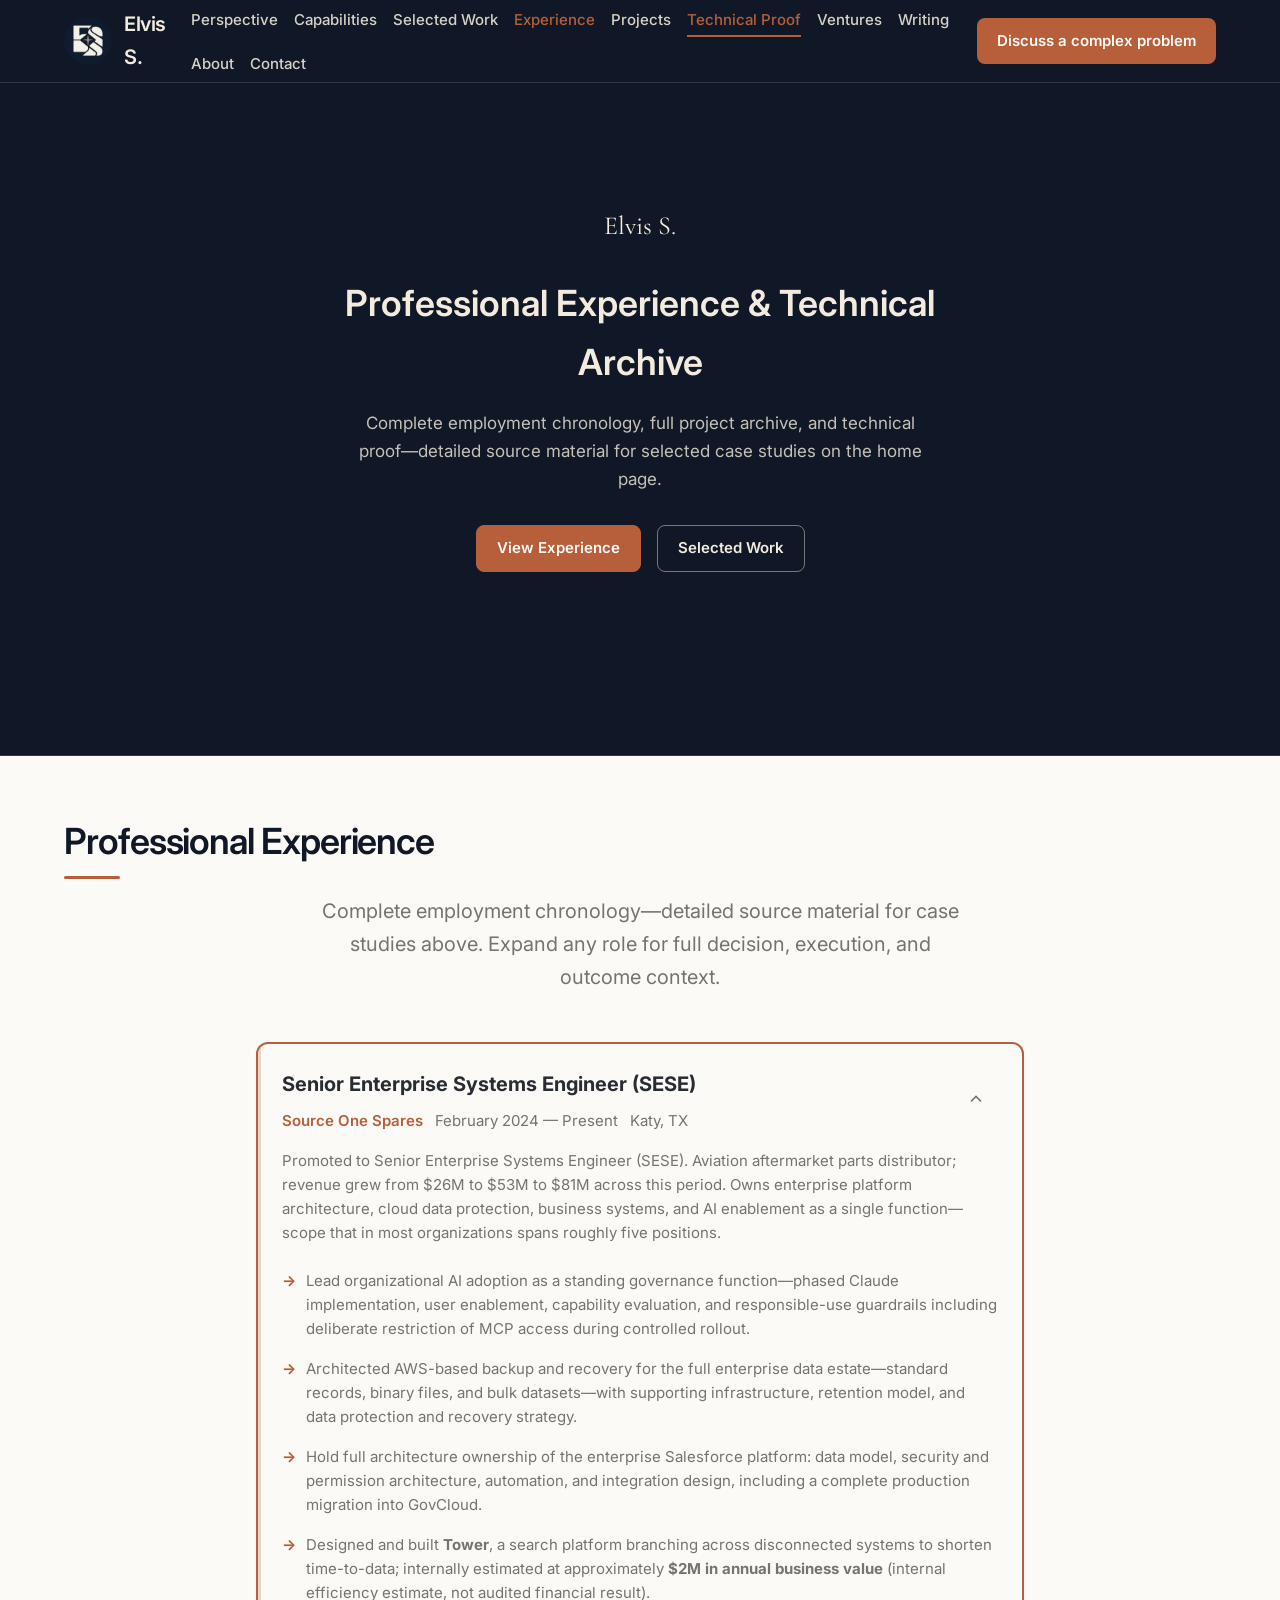
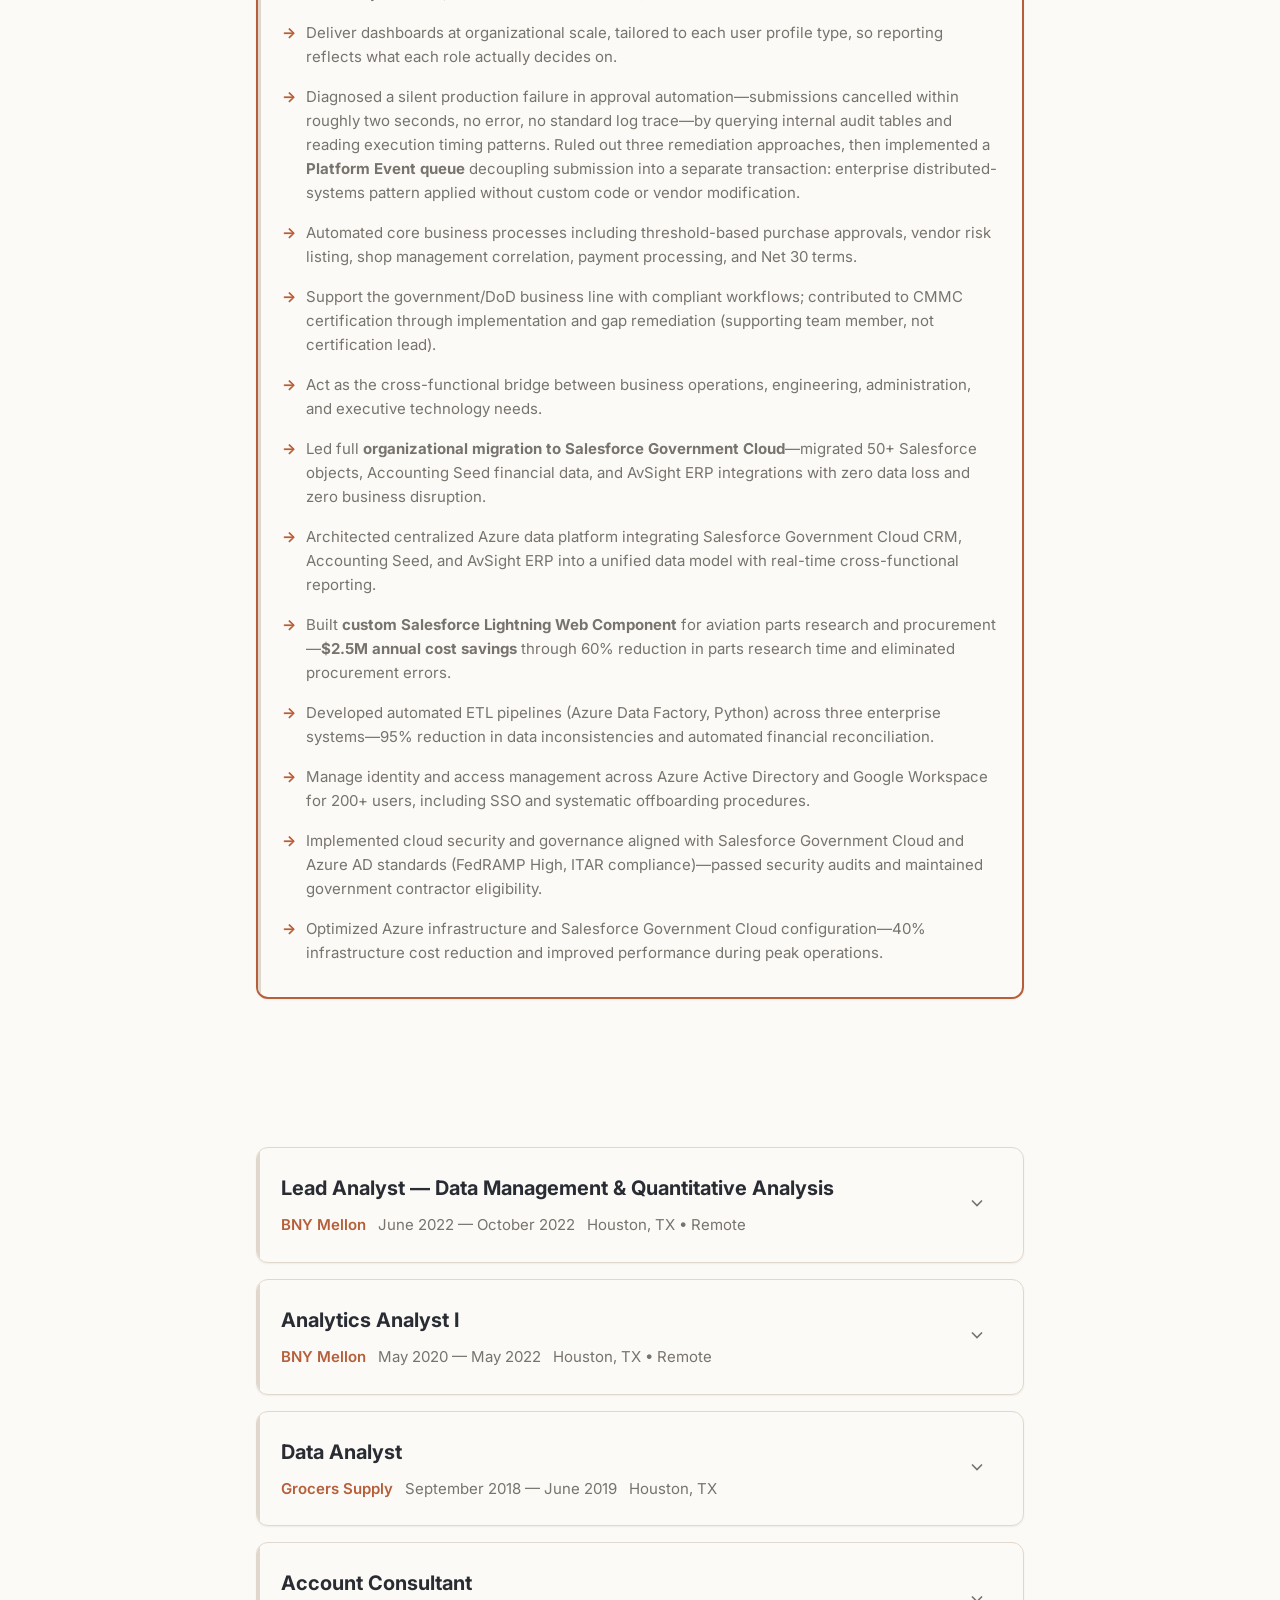
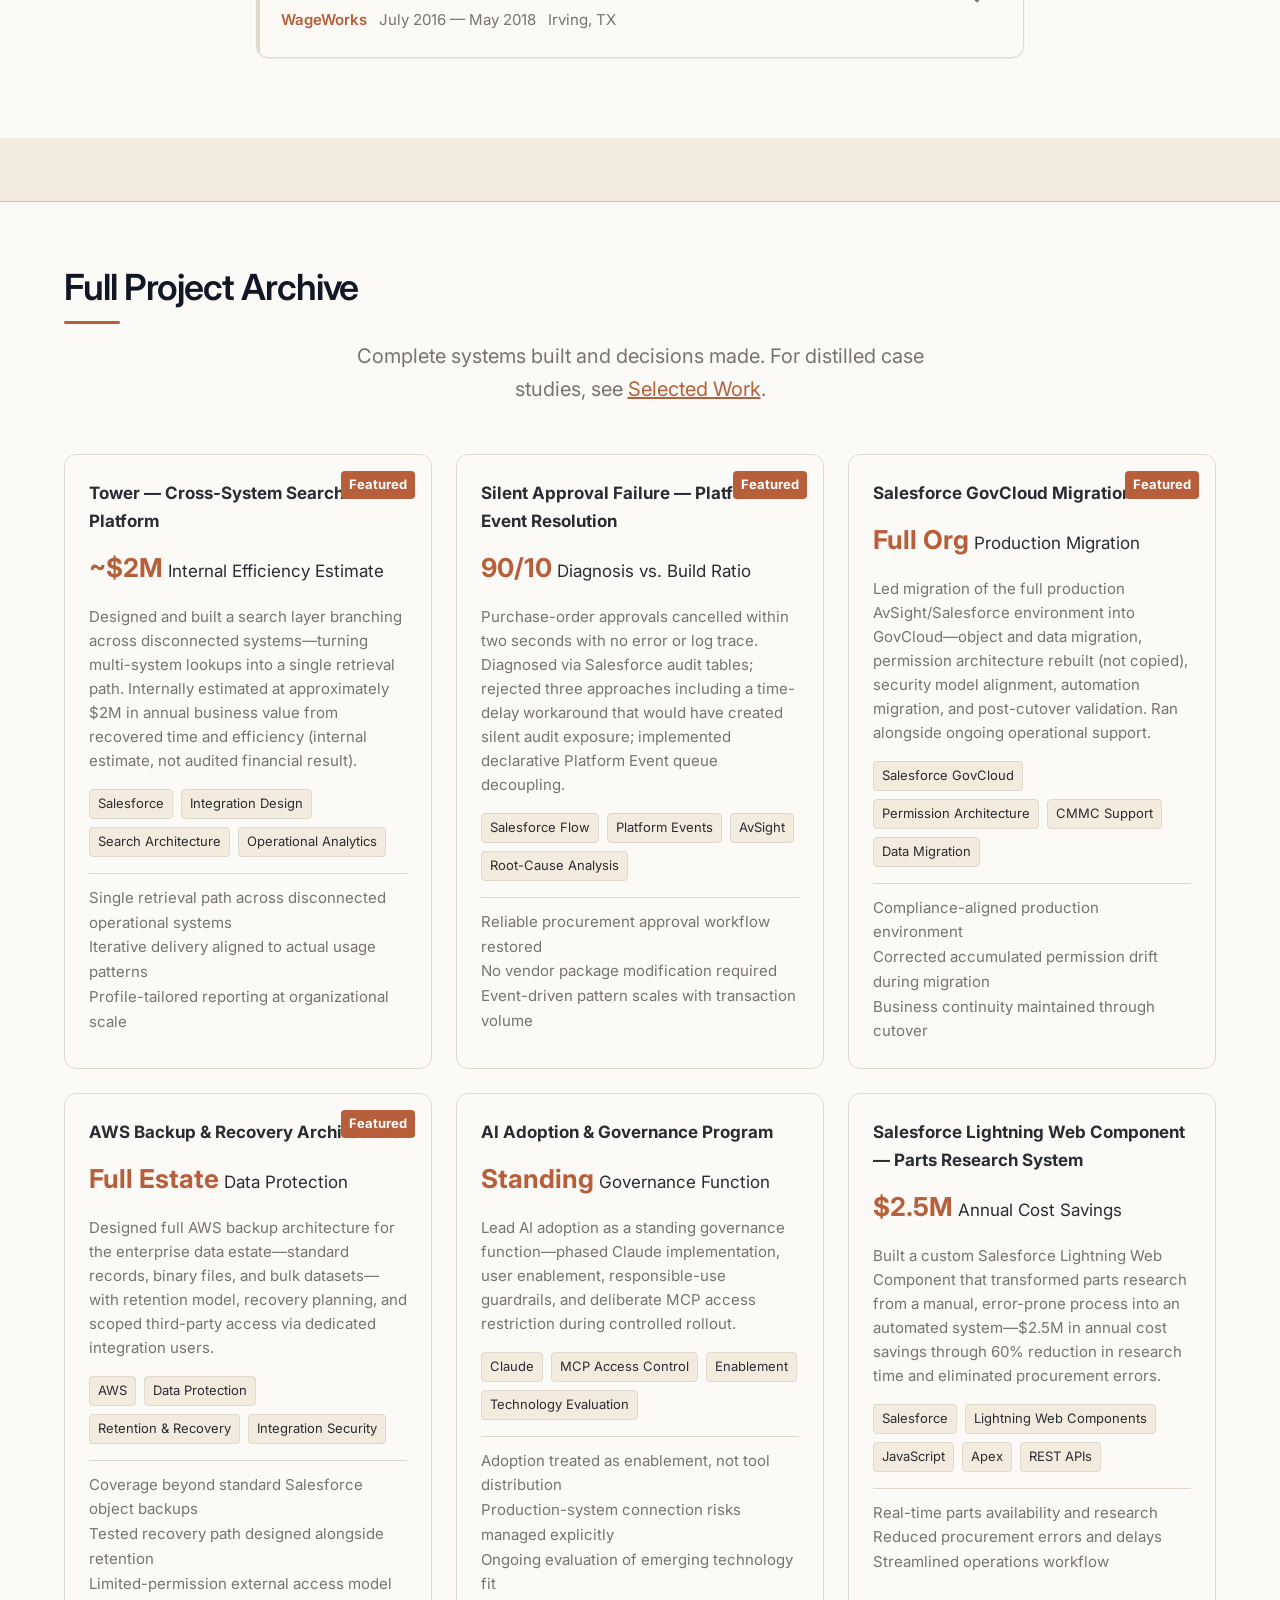
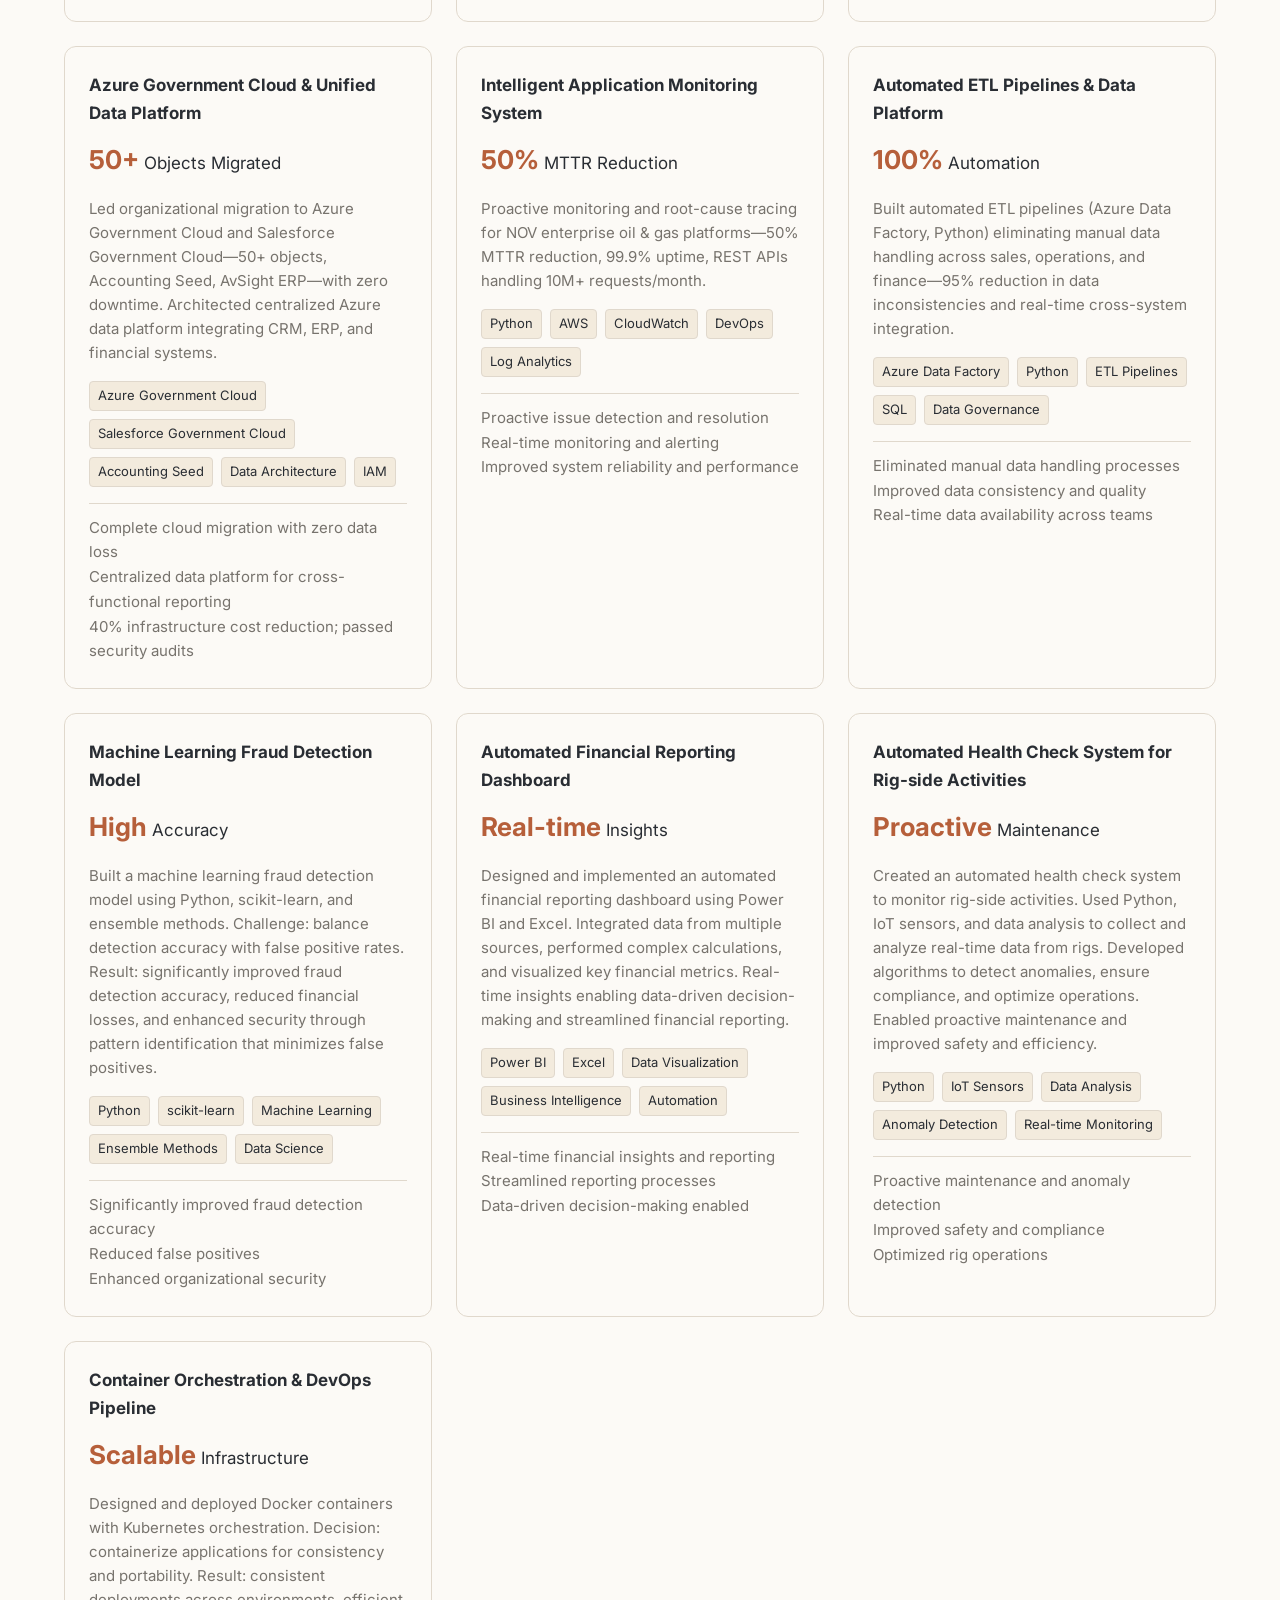
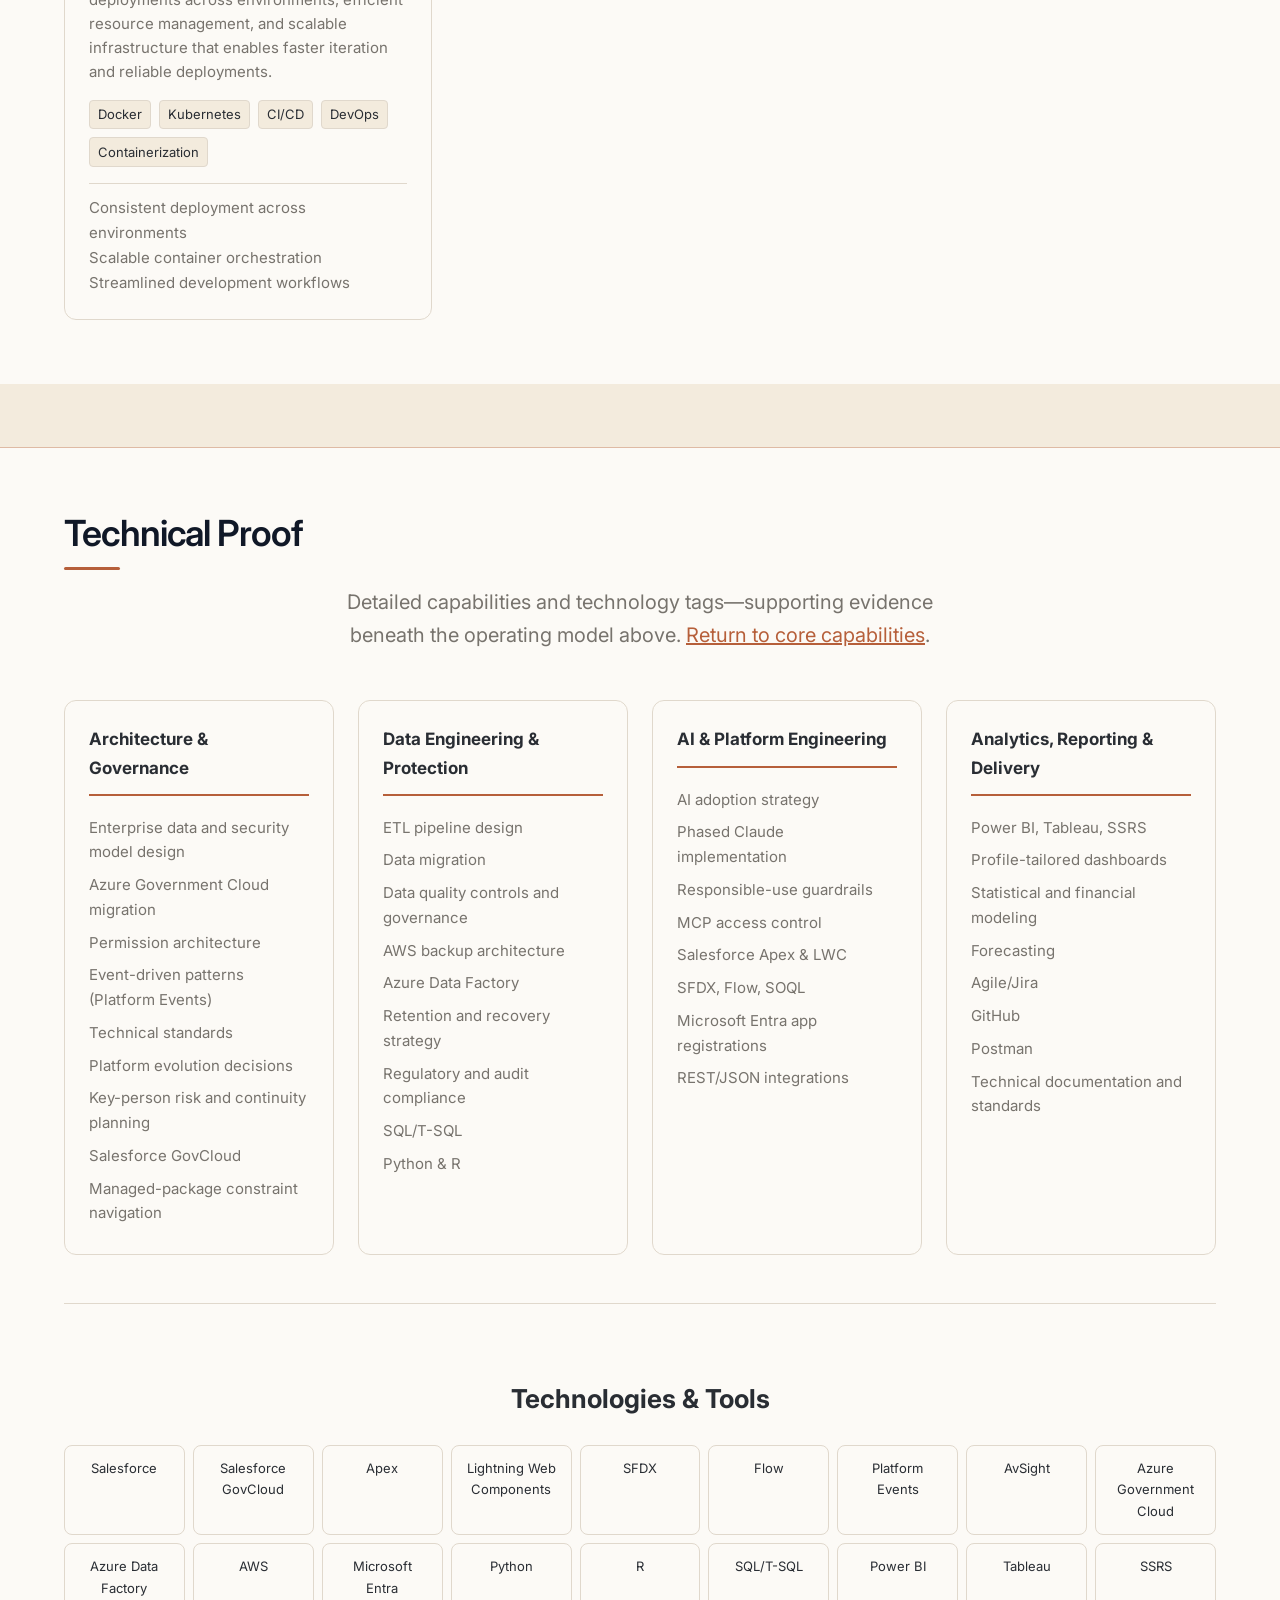
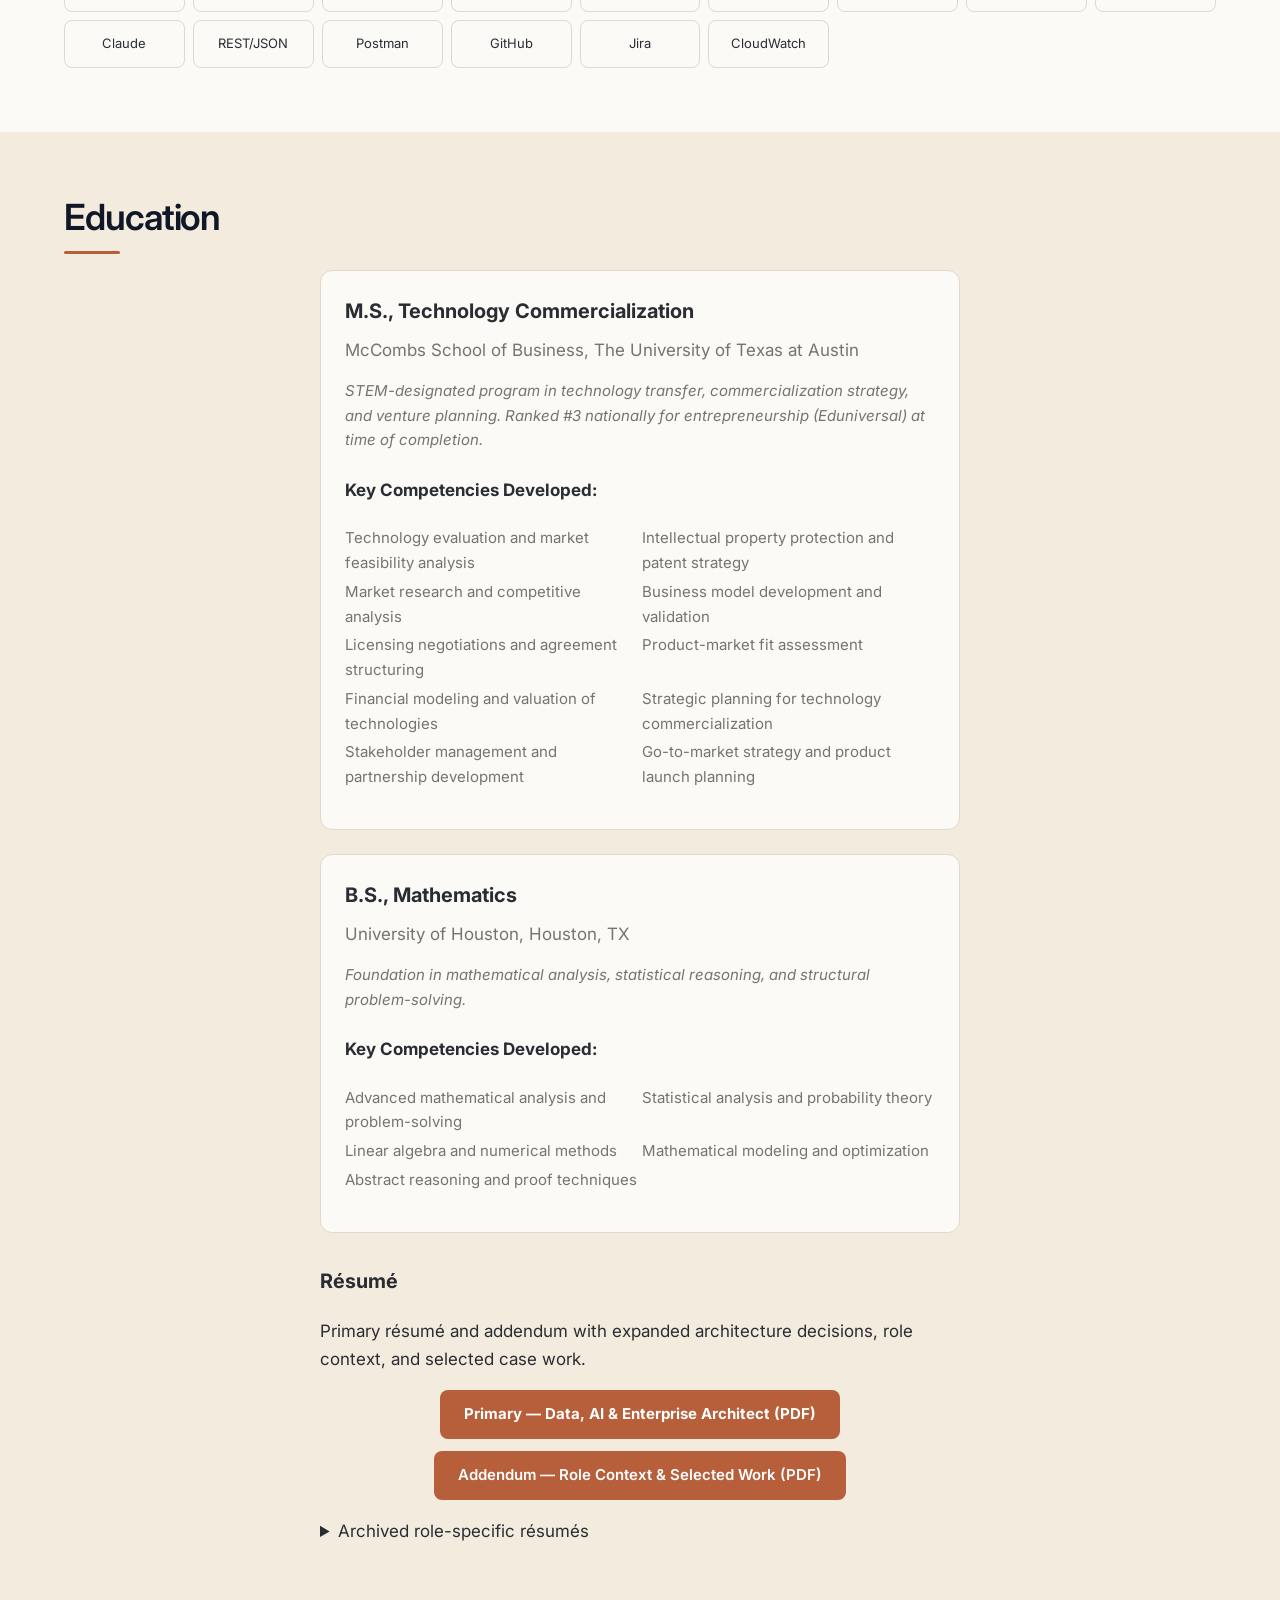
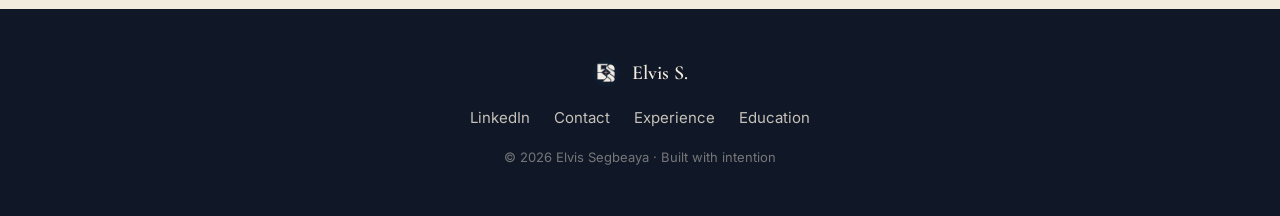
==== commit 01e116fa: "Remove public GitHub links from contact and footer. Keep LinkedIn as the only external profile link " ====
--- a/experience.html
+++ b/experience.html
@@ -46,8 +46,7 @@
         "jobTitle": ["Architect of Human-Centered Systems", "Senior Enterprise Systems Engineer", "Principal Architect — Data, AI & Enterprise Platforms"],
         "url": "https://elviscarter.github.io/Elvis_ProfessionalPage/",
         "sameAs": [
-          "https://www.linkedin.com/in/uniquely-elvis/",
-          "https://github.com/ElvisCarter"
+          "https://www.linkedin.com/in/uniquely-elvis/"
         ],
         "knowsAbout": ["Enterprise Data Architecture", "Salesforce Platform Architecture", "AI Governance", "Cloud Data Protection", "Technology Commercialization"]
       },
@@ -779,7 +778,6 @@
       </div>
       <nav class="footer-nav" aria-label="Footer navigation">
         <a href="https://www.linkedin.com/in/uniquely-elvis/" target="_blank" rel="noopener noreferrer">LinkedIn</a>
-        <a href="https://github.com/ElvisCarter" target="_blank" rel="noopener noreferrer">GitHub</a>
         <a href="index.html#contact">Contact</a>
         <a href="experience.html#experience">Experience</a>
         <a href="experience.html#education">Education</a>
--- a/css/styles.css
+++ b/css/styles.css
@@ -1073,97 +1073,50 @@
 .resume-note { font-size: var(--text-sm); color: var(--color-slate); margin-top: var(--space-4); }
 
 /* ── Contact ── */
-.contact-pathways { display: grid; grid-template-columns: repeat(auto-fit, minmax(220px, 1fr)); gap: var(--space-4); }
-.contact-form { margin-top: var(--space-6); }
-.form-row {
+.contact-pathways {
   display: grid;
   grid-template-columns: repeat(auto-fit, minmax(220px, 1fr));
   gap: var(--space-4);
-  margin-bottom: var(--space-4);
-}
-.form-field { display: flex; flex-direction: column; gap: var(--space-2); }
-.form-field label {
-  font-size: var(--text-sm);
-  font-weight: 500;
-  color: rgba(243, 235, 221, 0.9);
-}
-.form-field .required { color: var(--color-copper); }
-.contact-form input,
-.contact-form select,
-.contact-form textarea {
+  margin-top: var(--space-6);
+}
+.contact-path-primary {
+  border-color: var(--color-burnished-copper);
+  background: rgba(182, 95, 58, 0.1);
+}
+.contact-embed-wrap {
+  margin-top: var(--space-7);
+  border-radius: var(--radius-lg);
+  overflow: hidden;
+  background: var(--color-soft-white);
+  min-height: 720px;
+}
+.contact-embed-wrap iframe {
+  display: block;
   width: 100%;
-  padding: var(--space-3) var(--space-4);
-  border: 1px solid var(--color-border-dark);
-  border-radius: var(--radius-md);
-  background: rgba(243, 235, 221, 0.06);
-  color: var(--color-warm-ivory);
-  font: inherit;
-  min-height: 44px;
-}
-.contact-form textarea { min-height: 140px; resize: vertical; }
-.contact-form input:focus,
-.contact-form select:focus,
-.contact-form textarea:focus {
-  outline: 2px solid var(--color-signal-teal);
-  outline-offset: 2px;
-  border-color: var(--color-signal-teal);
-}
-.contact-form select option { color: var(--color-graphite); background: var(--color-warm-ivory); }
-.contact-honeypot {
-  position: absolute;
-  left: -9999px;
-  width: 1px;
-  height: 1px;
-  opacity: 0;
-  pointer-events: none;
-}
-.contact-form-actions { margin-top: var(--space-5); }
-.contact-form-status {
-  margin-top: var(--space-4);
-  padding: var(--space-3) var(--space-4);
-  border-radius: var(--radius-md);
-  font-size: var(--text-sm);
-}
-.contact-form-status.is-success {
-  background: rgba(182, 95, 58, 0.15);
-  border: 1px solid rgba(182, 95, 58, 0.4);
-  color: var(--color-warm-ivory);
-}
-.contact-form-status.is-error {
-  background: rgba(182, 95, 58, 0.12);
-  border: 1px solid rgba(182, 95, 58, 0.35);
-  color: var(--color-warm-ivory);
-}
-.contact-social {
-  display: flex;
-  gap: var(--space-4);
-  margin-top: var(--space-7);
-  padding-top: var(--space-6);
-  border-top: 1px solid var(--color-border-dark);
-}
-.contact-social-link {
-  color: var(--color-warm-ivory);
-  text-decoration: none;
-  font-weight: 600;
-  font-size: var(--text-sm);
-}
-.contact-social-link:hover { color: var(--color-burnished-copper); }
+  min-height: 720px;
+  border: 0;
+  background: var(--color-soft-white);
+}
+.contact-embed-wrap .calendly-inline-widget {
+  width: 100%;
+  min-height: 700px;
+}
 
 /* Contact — calm closing emergence */
 .contact-section.is-visible .section-header,
-.contact-section.is-visible .contact-form,
-.contact-section.is-visible .contact-social {
+.contact-section.is-visible .contact-pathways,
+.contact-section.is-visible .contact-embed-wrap {
   animation: contactEmerge var(--motion-slow) var(--ease-emerge) both;
 }
-.contact-section.is-visible .contact-form { animation-delay: 100ms; }
-.contact-section.is-visible .contact-social { animation-delay: 200ms; }
+.contact-section.is-visible .contact-pathways { animation-delay: 100ms; }
+.contact-section.is-visible .contact-embed-wrap { animation-delay: 180ms; }
 @keyframes contactEmerge {
   from { opacity: 0; transform: translateY(var(--shift-md)); }
   to { opacity: 1; transform: none; }
 }
 .reduce-motion .contact-section.is-visible .section-header,
-.reduce-motion .contact-section.is-visible .contact-form,
-.reduce-motion .contact-section.is-visible .contact-social { animation: none; }
+.reduce-motion .contact-section.is-visible .contact-pathways,
+.reduce-motion .contact-section.is-visible .contact-embed-wrap { animation: none; }
 
 .section-bridge--ivory-navy::before {
   display: none;
